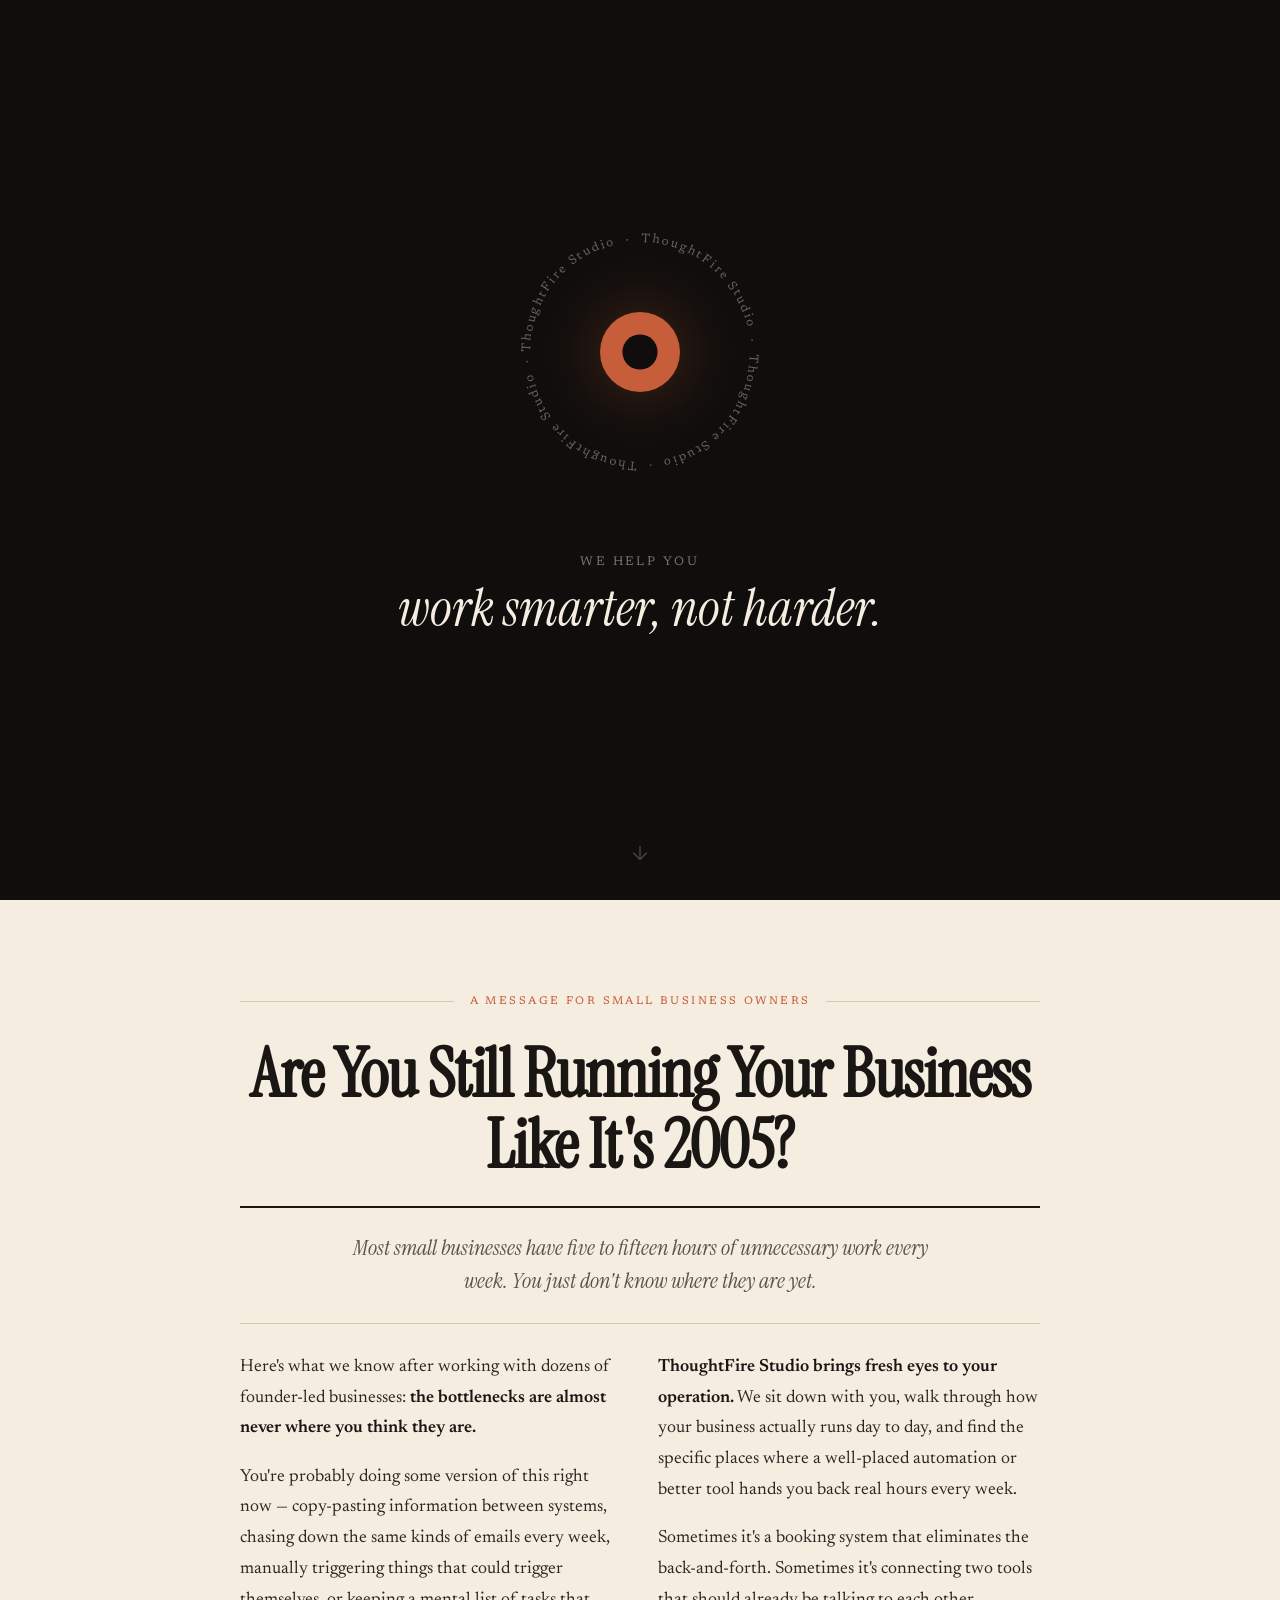
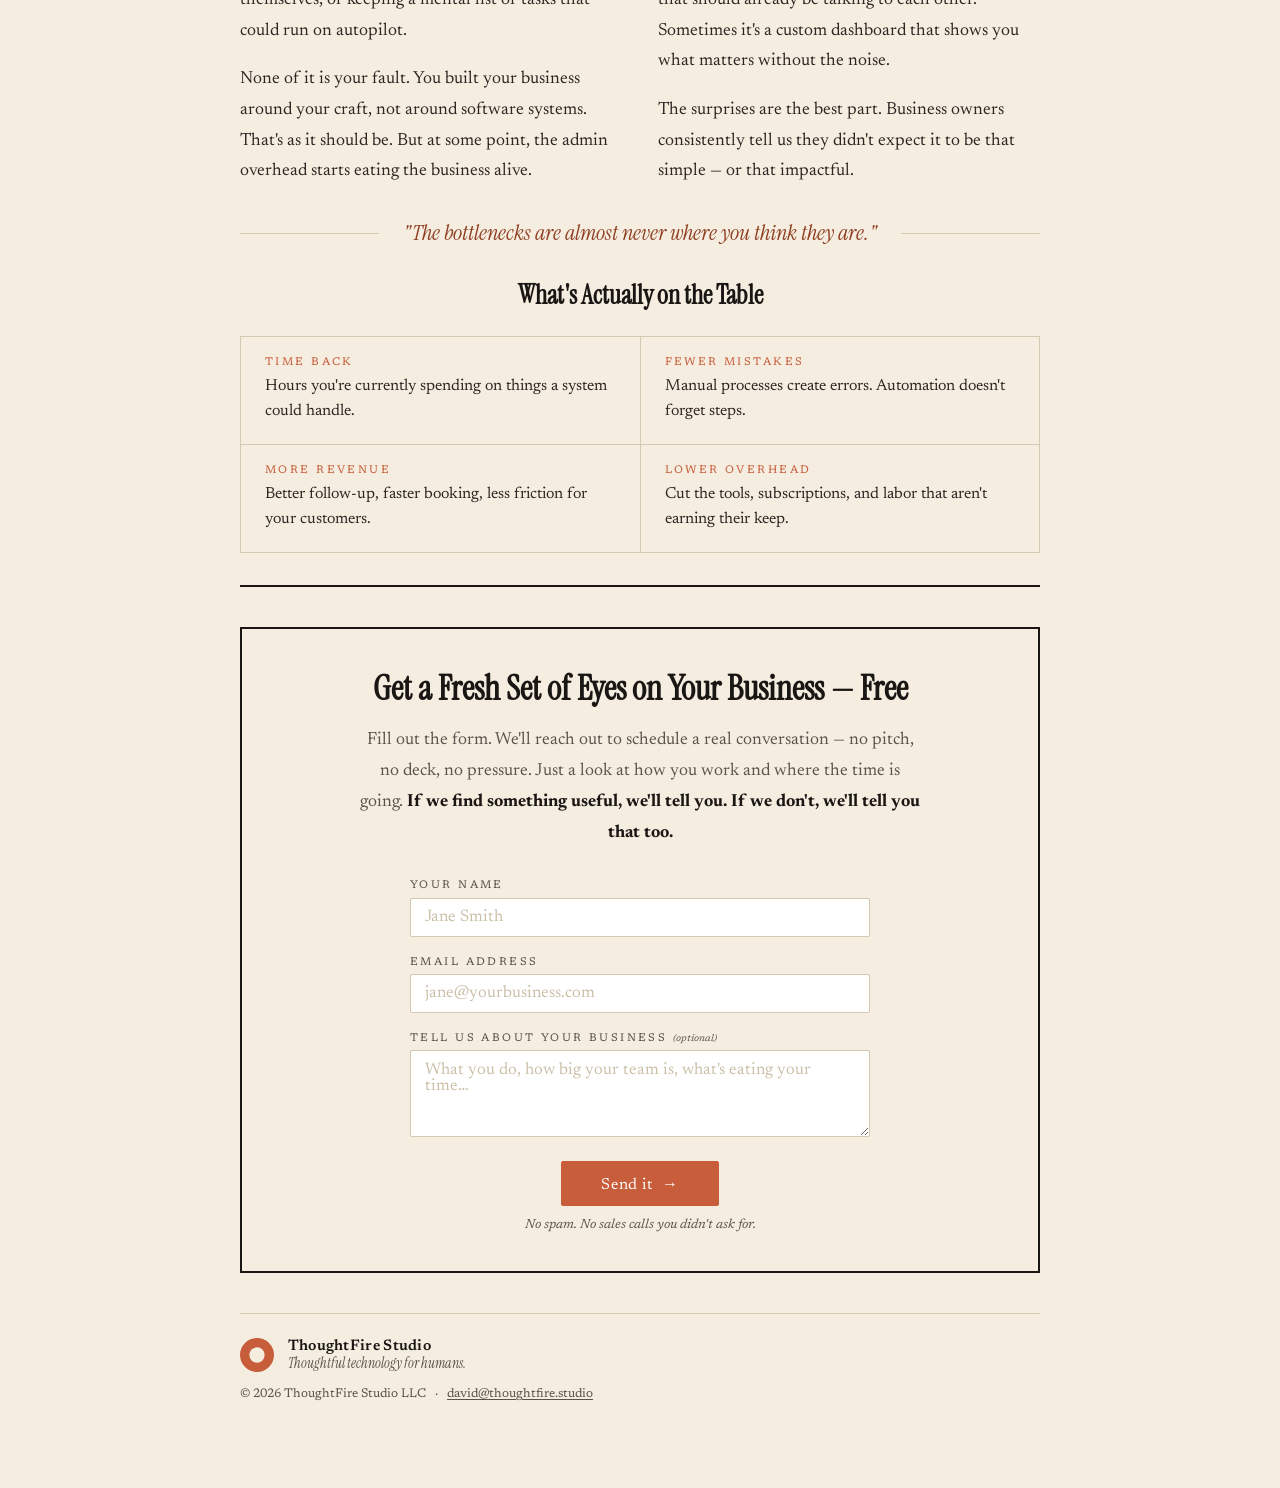
==== index.html @ 0165785e "Redesign: dark hero with rotating glyph, newspaper ad layout, contact form Co-Authored-By: Claude So" ====
<!doctype html>
<html lang="en">
<head>
  <meta charset="utf-8" />
  <meta name="viewport" content="width=device-width, initial-scale=1.0, viewport-fit=cover" />
  <title>ThoughtFire Studio — Thoughtful technology for humans.</title>
  <meta name="description" content="Fresh eyes on your business workflows — we find the surprising places where automation saves you time, cuts costs, and makes you more money." />
  <link rel="stylesheet" href="tokens.css" />
  <link rel="stylesheet" href="style.css" />
</head>
<body>

<!-- ── HERO ──────────────────────────────────────────────────── -->
<section class="hero" id="top">
  <div class="hero-center">

    <!-- Glyph + orbiting text -->
    <div class="orbit-wrap" aria-label="ThoughtFire Studio">
      <svg class="glyph" viewBox="0 0 100 100" aria-hidden="true">
        <circle cx="50" cy="50" r="50" fill="var(--tf-ember)" />
        <circle cx="50" cy="50" r="22" fill="var(--hero-bg)" />
      </svg>
      <svg class="orbit-svg" viewBox="0 0 300 300" aria-hidden="true">
        <defs>
          <path id="orbit-path"
            d="M150,150 m-118,0 a118,118 0 1,1 236,0 a118,118 0 1,1 -236,0"/>
        </defs>
        <text class="orbit-text">
          <textPath href="#orbit-path" startOffset="0%" textLength="741">
            ThoughtFire Studio &nbsp;·&nbsp; ThoughtFire Studio &nbsp;·&nbsp; ThoughtFire Studio &nbsp;·&nbsp; ThoughtFire Studio &nbsp;·&nbsp;
          </textPath>
        </text>
      </svg>
    </div>

    <!-- Animated phrase -->
    <div class="hero-tagline">
      <span class="we-help">We help you</span>
      <div class="phrase-wrap" aria-live="polite" aria-atomic="true">
        <span class="phrase" id="phrase">work smarter, not harder.</span>
      </div>
    </div>

  </div>

  <a href="#ad" class="scroll-cue" aria-label="Read more">
    <svg viewBox="0 0 24 24" fill="none" stroke="currentColor" stroke-width="1.5" aria-hidden="true">
      <path stroke-linecap="round" stroke-linejoin="round" d="M12 5v14M5 12l7 7 7-7"/>
    </svg>
  </a>
</section>


<!-- ── NEWSPAPER AD ───────────────────────────────────────────── -->
<section class="ad" id="ad">
  <div class="ad-inner">

    <!-- Masthead -->
    <div class="ad-masthead">
      <div class="ad-rule-line"></div>
      <span class="ad-kicker">A message for small business owners</span>
      <div class="ad-rule-line"></div>
    </div>

    <h1 class="ad-headline">
      Are You Still Running Your Business<br>
      Like It's&nbsp;2005?
    </h1>

    <div class="ad-rule-heavy"></div>

    <p class="ad-deck">
      Most small businesses have five to fifteen hours of unnecessary work every week.
      You just don't know where they are yet.
    </p>

    <div class="ad-rule-thin"></div>

    <!-- Body copy -->
    <div class="ad-body">
      <div class="ad-col">
        <p>Here's what we know after working with dozens of founder-led businesses: <strong>the bottlenecks are almost never where you think they are.</strong></p>
        <p>You're probably doing some version of this right now — copy-pasting information between systems, chasing down the same kinds of emails every week, manually triggering things that could trigger themselves, or keeping a mental list of tasks that could run on autopilot.</p>
        <p>None of it is your fault. You built your business around your craft, not around software systems. That's as it should be. But at some point, the admin overhead starts eating the business alive.</p>
      </div>
      <div class="ad-col">
        <p><strong>ThoughtFire Studio brings fresh eyes to your operation.</strong> We sit down with you, walk through how your business actually runs day to day, and find the specific places where a well-placed automation or better tool hands you back real hours every week.</p>
        <p>Sometimes it's a booking system that eliminates the back-and-forth. Sometimes it's connecting two tools that should already be talking to each other. Sometimes it's a custom dashboard that shows you what matters without the noise.</p>
        <p>The surprises are the best part. Business owners consistently tell us they didn't expect it to be that simple — or that impactful.</p>
      </div>
    </div>

    <!-- Pull quote -->
    <div class="ad-pullquote">
      <div class="ad-rule-line"></div>
      <blockquote>
        "The bottlenecks are almost never where you think they are."
      </blockquote>
      <div class="ad-rule-line"></div>
    </div>

    <!-- What's at stake -->
    <div class="ad-stakes">
      <h2 class="ad-stakes-head">What's Actually on the Table</h2>
      <div class="ad-stakes-grid">
        <div class="stake">
          <span class="stake-label">Time back</span>
          <p>Hours you're currently spending on things a system could handle.</p>
        </div>
        <div class="stake">
          <span class="stake-label">Fewer mistakes</span>
          <p>Manual processes create errors. Automation doesn't forget steps.</p>
        </div>
        <div class="stake">
          <span class="stake-label">More revenue</span>
          <p>Better follow-up, faster booking, less friction for your customers.</p>
        </div>
        <div class="stake">
          <span class="stake-label">Lower overhead</span>
          <p>Cut the tools, subscriptions, and labor that aren't earning their keep.</p>
        </div>
      </div>
    </div>

    <div class="ad-rule-heavy"></div>

    <!-- CTA + Form -->
    <div class="ad-offer">
      <h2 class="ad-offer-head">
        Get a Fresh Set of Eyes on Your Business — Free
      </h2>
      <p class="ad-offer-sub">
        Fill out the form. We'll reach out to schedule a real conversation — no pitch, no deck, no pressure.
        Just a look at how you work and where the time is going.
        <strong>If we find something useful, we'll tell you. If we don't, we'll tell you that too.</strong>
      </p>

      <form class="contact-form" id="contact-form" novalidate>
        <div class="field">
          <label for="f-name">Your name</label>
          <input type="text" id="f-name" name="name" placeholder="Jane Smith"
                 required autocomplete="name" />
        </div>
        <div class="field">
          <label for="f-email">Email address</label>
          <input type="email" id="f-email" name="email" placeholder="jane@yourbusiness.com"
                 required autocomplete="email" />
        </div>
        <div class="field">
          <label for="f-note">
            Tell us about your business
            <span class="field-optional">(optional)</span>
          </label>
          <textarea id="f-note" name="note" rows="4"
                    placeholder="What you do, how big your team is, what's eating your time…"></textarea>
        </div>
        <div class="field-submit">
          <button type="submit" class="submit-btn" id="submit-btn">
            Send it &nbsp;→
          </button>
          <p class="field-fine">No spam. No sales calls you didn't ask for.</p>
        </div>
        <div class="form-success" id="form-success" hidden>
          <strong>Got it — thank you.</strong> We'll be in touch within a day or two.
        </div>
      </form>
    </div>

    <!-- Footer -->
    <footer class="ad-footer">
      <div class="ad-rule-line"></div>
      <div class="ad-footer-inner">
        <svg class="footer-glyph" viewBox="0 0 40 40" aria-hidden="true">
          <circle cx="20" cy="20" r="20" fill="var(--tf-ember)" />
          <circle cx="20" cy="20" r="9" fill="var(--tf-cream)" />
        </svg>
        <div>
          <div class="footer-name">ThoughtFire Studio</div>
          <div class="footer-tag">Thoughtful technology for humans.</div>
        </div>
      </div>
      <div class="footer-copy">
        &copy; <span id="yr"></span> ThoughtFire Studio LLC
        &ensp;·&ensp;
        <a href="mailto:david@thoughtfire.studio">david@thoughtfire.studio</a>
      </div>
    </footer>

  </div>
</section>

<script src="app.js" defer></script>
</body>
</html>
---- tokens.css ----
/*
 * ThoughtFire Studio — Design Tokens
 * thoughtfire-website/tokens.css
 *
 * CSS custom properties only. Zero component or layout rules.
 * All values drawn from brand/tokens.css in thoughtfire-hq.
 * Edit here first; never hardcode values in style.css.
 */

@import url('https://fonts.googleapis.com/css2?family=Instrument+Serif:ital@0;1&family=Newsreader:ital,opsz,wght@0,6..72,300..700;1,6..72,300..700&display=swap');

:root {

  /* ─── COLOR ─────────────────────────────────────────────── */

  /* Page surfaces */
  --tf-cream:      #f4ede0;   /* page background — always */
  --tf-cream-2:    #e8dfcc;   /* panels, CTA section, card backgrounds */
  --tf-rule:       #d4c8b0;   /* borders, dividers, horizontal rules */

  /* Ink */
  --tf-ink:        #1a1614;   /* primary text, headings */
  --tf-ink-soft:   #2d2622;   /* secondary text */
  --tf-slate:      #5a534b;   /* muted text, captions, metadata */

  /* Ember — accent, use sparingly: one focal use per section */
  --tf-ember:      #c75d3a;   /* primary accent: ring mark, CTAs, labels */
  --tf-ember-deep: #8f3e22;   /* italic emphasis, hover states */
  --tf-ember-soft: #d97a55;   /* softer ember for hover moments */

  /* Semantic aliases */
  --color-bg:          var(--tf-cream);
  --color-bg-raised:   var(--tf-cream-2);
  --color-text:        var(--tf-ink);
  --color-text-muted:  var(--tf-slate);
  --color-accent:      var(--tf-ember);
  --color-accent-deep: var(--tf-ember-deep);
  --color-border:      var(--tf-rule);


  /* ─── TYPOGRAPHY ─────────────────────────────────────────── */

  --font-display: 'Instrument Serif', Georgia, serif;
  --font-body:    'Newsreader', Georgia, serif;

  /* Scale */
  --text-xs:   11px;
  --text-sm:   12.5px;
  --text-base: 16px;
  --text-md:   17px;
  --text-lg:   22px;
  --text-xl:   30px;
  --text-2xl:  36px;
  --text-3xl:  44px;
  --text-4xl:  clamp(48px, 5.8vw, 64px);

  /* Leading */
  --leading-tight:   1.1;
  --leading-snug:    1.2;
  --leading-normal:  1.3;
  --leading-relaxed: 1.55;
  --leading-loose:   1.65;
  --leading-body:    1.75;

  /* Tracking */
  --tracking-tight:   -0.018em;
  --tracking-normal:  0;
  --tracking-wide:    0.04em;
  --tracking-wider:   0.1em;
  --tracking-caps:    0.22em;

  /* Weight */
  --weight-normal:   400;
  --weight-semibold: 600;


  /* ─── SPACING ────────────────────────────────────────────── */

  --space-1:  4px;
  --space-2:  8px;
  --space-3:  12px;
  --space-4:  16px;
  --space-5:  20px;
  --space-6:  24px;
  --space-7:  28px;
  --space-8:  32px;
  --space-10: 40px;
  --space-12: 48px;
  --space-14: 56px;
  --space-16: 64px;
  --space-18: 72px;
  --space-24: 96px;


  /* ─── RADIUS ─────────────────────────────────────────────── */

  --radius-sm:   8px;
  --radius-md:  10px;
  --radius-lg:  12px;
  --radius-xl:  16px;
  --radius-full: 9999px;


  /* ─── SHADOWS (warm-black only — never pure black) ───────── */

  --shadow-sm: 0 1px 3px rgba(26,22,20,0.05), 0 4px 12px rgba(26,22,20,0.04);
  --shadow-md: 0 2px 6px rgba(26,22,20,0.07), 0 10px 28px rgba(26,22,20,0.06);
  --shadow-lg: 0 4px 12px rgba(26,22,20,0.08), 0 20px 48px rgba(26,22,20,0.08);


  /* ─── MOTION ─────────────────────────────────────────────── */

  --ease-out:      cubic-bezier(0.16, 1, 0.3, 1);
  --ease-in-out:   cubic-bezier(0.65, 0, 0.35, 1);
  --dur-fast:      150ms;
  --dur-base:      220ms;
  --dur-slow:      340ms;


  /* ─── LAYOUT ─────────────────────────────────────────────── */

  --max-content: 1120px;
  --max-prose:    680px;

}
---- style.css ----
/* ── RESET ───────────────────────────────────────────────────── */
*, *::before, *::after { box-sizing: border-box; margin: 0; padding: 0; }

/* ── BASE ────────────────────────────────────────────────────── */
:root {
  --hero-bg: #100e0c;
  --hero-text: #f4ede0;
}

html { scroll-behavior: smooth; }

body {
  font-family: var(--font-body);
  background: var(--hero-bg);
  color: var(--hero-text);
  -webkit-font-smoothing: antialiased;
  overflow-x: hidden;
}


/* ═══════════════════════════════════════════════════════════════
   HERO
═══════════════════════════════════════════════════════════════ */

.hero {
  min-height: 100svh;
  display: flex;
  flex-direction: column;
  align-items: center;
  justify-content: center;
  background: var(--hero-bg);
  position: relative;
  padding: 4rem 1.5rem 7rem;
}

.hero-center {
  display: flex;
  flex-direction: column;
  align-items: center;
  gap: clamp(2.5rem, 6vw, 4rem);
}

/* — Orbit wrap — */
.orbit-wrap {
  position: relative;
  width: 280px;
  height: 280px;
  display: flex;
  align-items: center;
  justify-content: center;
}

.glyph {
  position: absolute;
  width: 80px;
  height: 80px;
  z-index: 2;
  filter: drop-shadow(0 0 32px rgba(199, 93, 58, 0.35));
}

.orbit-svg {
  position: absolute;
  inset: 0;
  width: 100%;
  height: 100%;
  animation: orbit-spin 28s linear infinite;
  transform-origin: 50% 50%;
}

@keyframes orbit-spin {
  to { transform: rotate(360deg); }
}

.orbit-text {
  fill: rgba(244, 237, 224, 0.38);
  font-family: var(--font-body);
  font-size: 13.5px;
  letter-spacing: 0.18em;
}

/* — Hero tagline — */
.hero-tagline {
  text-align: center;
}

.we-help {
  display: block;
  font-family: var(--font-body);
  font-size: var(--text-sm);
  letter-spacing: var(--tracking-caps);
  text-transform: uppercase;
  color: rgba(244, 237, 224, 0.45);
  margin-bottom: 0.6rem;
}

.phrase-wrap {
  min-height: 2.8em;
  display: flex;
  align-items: center;
  justify-content: center;
}

.phrase {
  font-family: var(--font-display);
  font-size: clamp(1.8rem, 5vw, 3.25rem);
  font-style: italic;
  color: var(--hero-text);
  line-height: 1.2;
  text-align: center;
  max-width: 700px;
  transition: opacity 0.45s ease, transform 0.45s ease;
}

.phrase.out {
  opacity: 0;
  transform: translateY(-10px);
  pointer-events: none;
}

/* — Scroll cue — */
.scroll-cue {
  position: absolute;
  bottom: 2rem;
  left: 50%;
  transform: translateX(-50%);
  color: rgba(244, 237, 224, 0.25);
  width: 22px;
  display: block;
  animation: scroll-bob 2.4s ease-in-out infinite;
  transition: color 0.2s;
}
.scroll-cue:hover { color: rgba(244, 237, 224, 0.55); }

@keyframes scroll-bob {
  0%, 100% { transform: translateX(-50%) translateY(0); }
  50%       { transform: translateX(-50%) translateY(7px); }
}


/* ═══════════════════════════════════════════════════════════════
   NEWSPAPER AD
═══════════════════════════════════════════════════════════════ */

.ad {
  background: var(--tf-cream);
  color: var(--tf-ink);
  padding: clamp(3rem, 8vw, 6rem) 1.5rem clamp(3rem, 8vw, 5rem);
}

.ad-inner {
  max-width: 800px;
  margin: 0 auto;
}

/* — Rules — */
.ad-rule-line {
  flex: 1;
  height: 1px;
  background: var(--tf-rule);
}

.ad-rule-heavy {
  width: 100%;
  height: 2px;
  background: var(--tf-ink);
  margin: 1.5rem 0;
}

.ad-rule-thin {
  width: 100%;
  height: 1px;
  background: var(--tf-rule);
  margin: 1.5rem 0;
}

/* — Masthead — */
.ad-masthead {
  display: flex;
  align-items: center;
  gap: 1rem;
  margin-bottom: 2rem;
}

.ad-kicker {
  font-family: var(--font-body);
  font-size: var(--text-xs);
  letter-spacing: var(--tracking-caps);
  text-transform: uppercase;
  color: var(--tf-ember);
  white-space: nowrap;
}

/* — Headline — */
.ad-headline {
  font-family: var(--font-display);
  font-size: clamp(2.25rem, 6.5vw, 4.25rem);
  font-weight: 700;
  line-height: 1.05;
  text-align: center;
  letter-spacing: var(--tracking-tight);
  color: var(--tf-ink);
  margin-bottom: 1rem;
}

/* — Deck — */
.ad-deck {
  font-family: var(--font-display);
  font-size: clamp(1.1rem, 2.5vw, 1.35rem);
  font-style: italic;
  text-align: center;
  color: var(--tf-slate);
  line-height: var(--leading-relaxed);
  max-width: 580px;
  margin: 0 auto;
}

/* — Body — */
.ad-body {
  display: grid;
  grid-template-columns: 1fr 1fr;
  gap: 2.25rem;
  margin: 1.75rem 0;
}

@media (max-width: 580px) {
  .ad-body { grid-template-columns: 1fr; gap: 1.25rem; }
}

.ad-col p {
  font-family: var(--font-body);
  font-size: clamp(1rem, 1.8vw, 1.1rem);
  line-height: var(--leading-body);
  color: var(--tf-ink-soft);
  margin-bottom: 1em;
}
.ad-col p:last-child { margin-bottom: 0; }
.ad-col strong { color: var(--tf-ink); font-weight: 600; }

/* — Pull quote — */
.ad-pullquote {
  display: flex;
  align-items: center;
  gap: 1.5rem;
  margin: 2rem 0;
}

.ad-pullquote blockquote {
  font-family: var(--font-display);
  font-size: clamp(1.05rem, 2.5vw, 1.35rem);
  font-style: italic;
  color: var(--tf-ember-deep);
  text-align: center;
  white-space: nowrap;
}

@media (max-width: 580px) {
  .ad-pullquote { flex-direction: column; gap: 0.75rem; }
  .ad-pullquote blockquote { white-space: normal; }
}

/* — Stakes grid — */
.ad-stakes {
  margin: 2rem 0;
}

.ad-stakes-head {
  font-family: var(--font-display);
  font-size: clamp(1.25rem, 2.5vw, 1.6rem);
  font-weight: 600;
  text-align: center;
  margin-bottom: 1.5rem;
  color: var(--tf-ink);
}

.ad-stakes-grid {
  display: grid;
  grid-template-columns: repeat(2, 1fr);
  gap: 1px;
  background: var(--tf-rule);
  border: 1px solid var(--tf-rule);
}

@media (max-width: 480px) {
  .ad-stakes-grid { grid-template-columns: 1fr; }
}

.stake {
  background: var(--tf-cream);
  padding: 1.25rem 1.5rem;
}

.stake-label {
  display: block;
  font-family: var(--font-body);
  font-size: var(--text-xs);
  letter-spacing: var(--tracking-caps);
  text-transform: uppercase;
  color: var(--tf-ember);
  margin-bottom: 0.4rem;
}

.stake p {
  font-family: var(--font-body);
  font-size: 1rem;
  line-height: var(--leading-relaxed);
  color: var(--tf-ink-soft);
}

/* — Offer box — */
.ad-offer {
  border: 2px solid var(--tf-ink);
  padding: clamp(1.75rem, 4vw, 2.5rem) clamp(1.25rem, 4vw, 2.25rem);
  margin: 2.5rem 0;
}

.ad-offer-head {
  font-family: var(--font-display);
  font-size: clamp(1.5rem, 3.5vw, 2.1rem);
  font-weight: 700;
  line-height: var(--leading-snug);
  text-align: center;
  color: var(--tf-ink);
  margin-bottom: 1rem;
}

.ad-offer-sub {
  font-family: var(--font-body);
  font-size: clamp(1rem, 1.8vw, 1.1rem);
  line-height: var(--leading-body);
  text-align: center;
  color: var(--tf-slate);
  max-width: 560px;
  margin: 0 auto 2rem;
}
.ad-offer-sub strong { color: var(--tf-ink); }

/* — Form — */
.contact-form {
  max-width: 460px;
  margin: 0 auto;
  display: flex;
  flex-direction: column;
  gap: 1.25rem;
}

.field {
  display: flex;
  flex-direction: column;
  gap: 0.4rem;
}

.field label {
  font-family: var(--font-body);
  font-size: var(--text-xs);
  letter-spacing: var(--tracking-caps);
  text-transform: uppercase;
  color: var(--tf-slate);
}

.field-optional {
  font-style: italic;
  text-transform: none;
  letter-spacing: 0;
  font-size: 0.85em;
}

.field input,
.field textarea {
  font-family: var(--font-body);
  font-size: 1.05rem;
  color: var(--tf-ink);
  background: #fff;
  border: 1.5px solid var(--tf-rule);
  border-radius: 2px;
  padding: 0.65rem 0.85rem;
  outline: none;
  transition: border-color var(--dur-base);
  width: 100%;
  resize: vertical;
}

.field input:focus,
.field textarea:focus {
  border-color: var(--tf-ember);
}

.field input::placeholder,
.field textarea::placeholder {
  color: #cbbfa8;
}

.field-submit {
  display: flex;
  flex-direction: column;
  align-items: center;
  gap: 0.75rem;
  padding-top: 0.25rem;
}

.submit-btn {
  font-family: var(--font-body);
  font-size: 1rem;
  letter-spacing: 0.04em;
  color: #fff;
  background: var(--tf-ember);
  border: none;
  padding: 0.85rem 2.5rem;
  border-radius: 2px;
  cursor: pointer;
  transition: background var(--dur-base);
}

.submit-btn:hover { background: var(--tf-ember-deep); }
.submit-btn:disabled { opacity: 0.6; cursor: default; }

.field-fine {
  font-family: var(--font-body);
  font-size: 0.82rem;
  font-style: italic;
  color: var(--tf-slate);
  text-align: center;
}

.form-success {
  background: var(--tf-cream-2);
  border: 1.5px solid var(--tf-rule);
  border-radius: 2px;
  padding: 1rem 1.25rem;
  text-align: center;
  font-family: var(--font-body);
  font-size: 1rem;
  color: var(--tf-ink);
}

/* — Footer — */
.ad-footer {
  margin-top: 2.5rem;
}

.ad-footer-inner {
  display: flex;
  align-items: center;
  gap: 0.85rem;
  padding: 1.5rem 0 1rem;
}

.footer-glyph {
  width: 34px;
  height: 34px;
  flex-shrink: 0;
}

.footer-name {
  font-family: var(--font-body);
  font-size: 0.95rem;
  font-weight: 600;
  color: var(--tf-ink);
  letter-spacing: 0.02em;
}

.footer-tag {
  font-family: var(--font-display);
  font-style: italic;
  font-size: 0.9rem;
  color: var(--tf-slate);
}

.footer-copy {
  font-family: var(--font-body);
  font-size: 0.78rem;
  color: var(--tf-slate);
  padding-bottom: 0.5rem;
}

.footer-copy a {
  color: var(--tf-slate);
  text-decoration: underline;
  text-underline-offset: 2px;
}
.footer-copy a:hover { color: var(--tf-ember); }
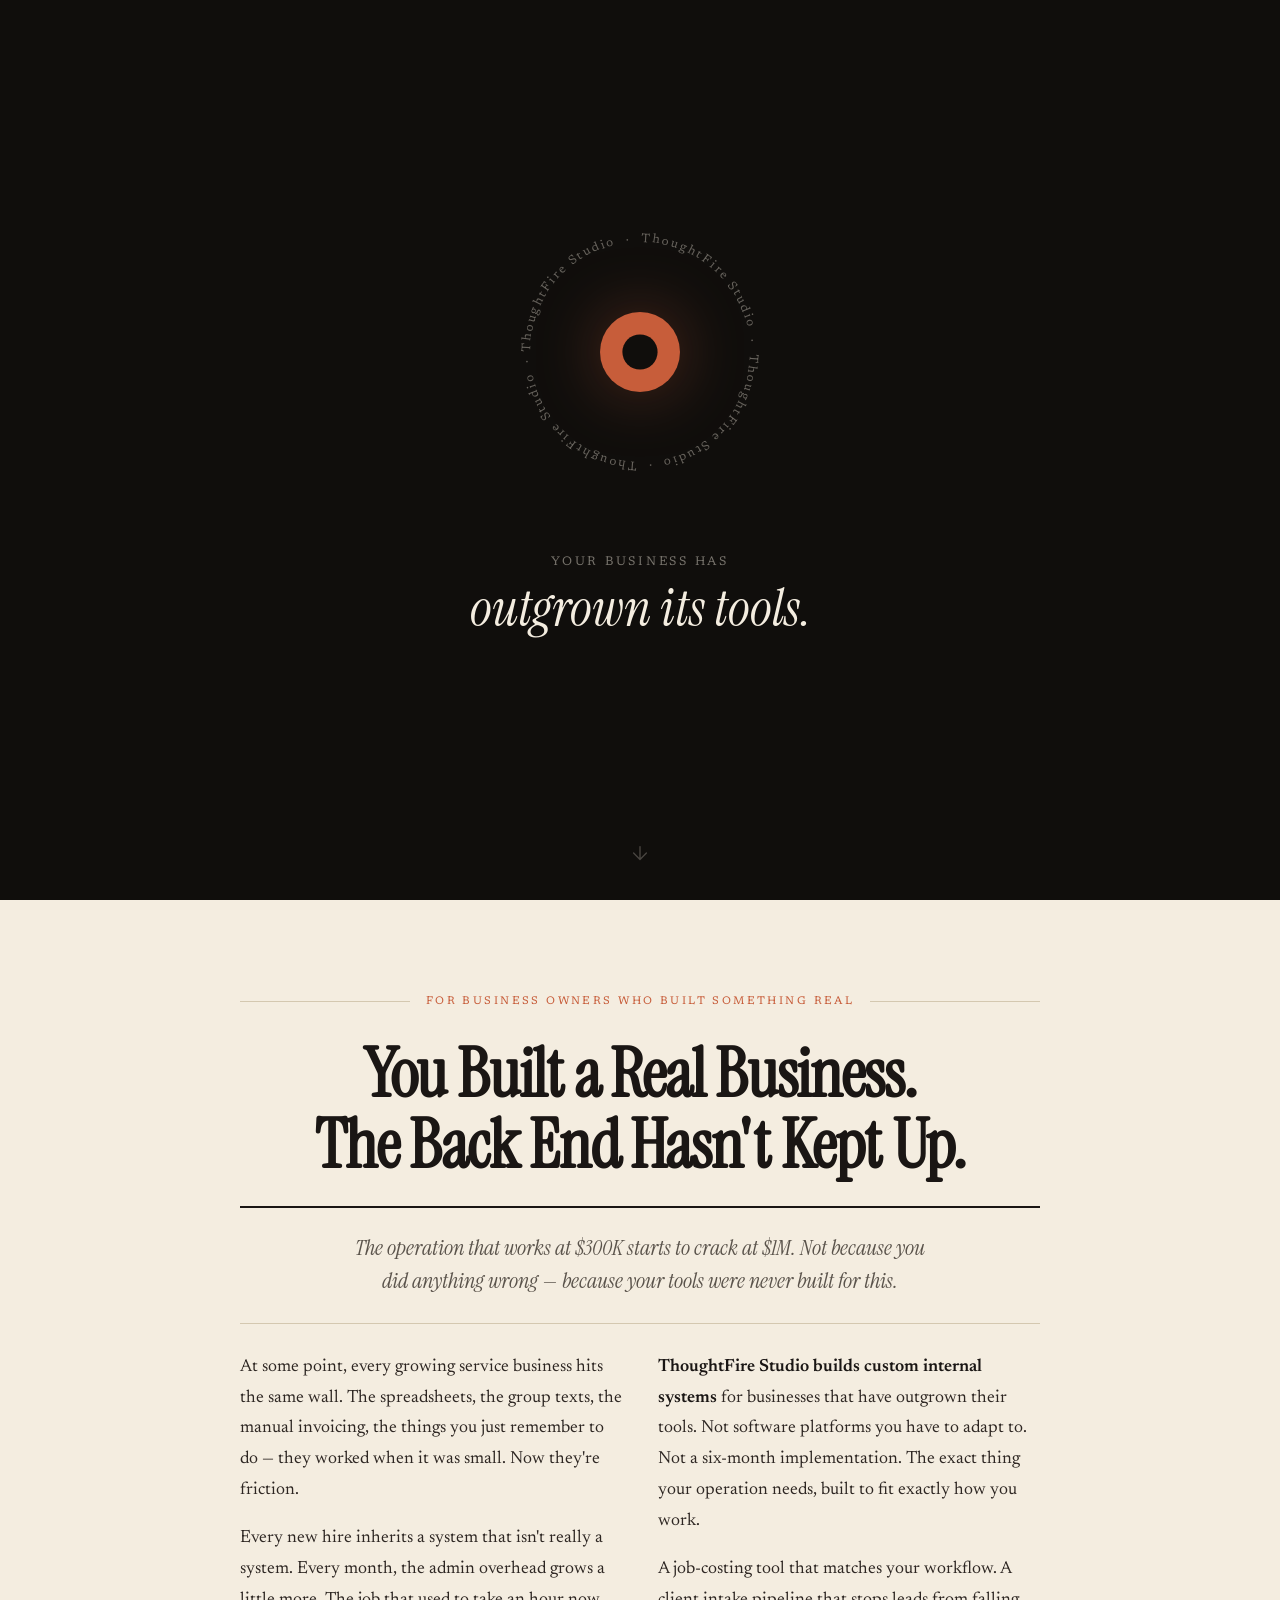
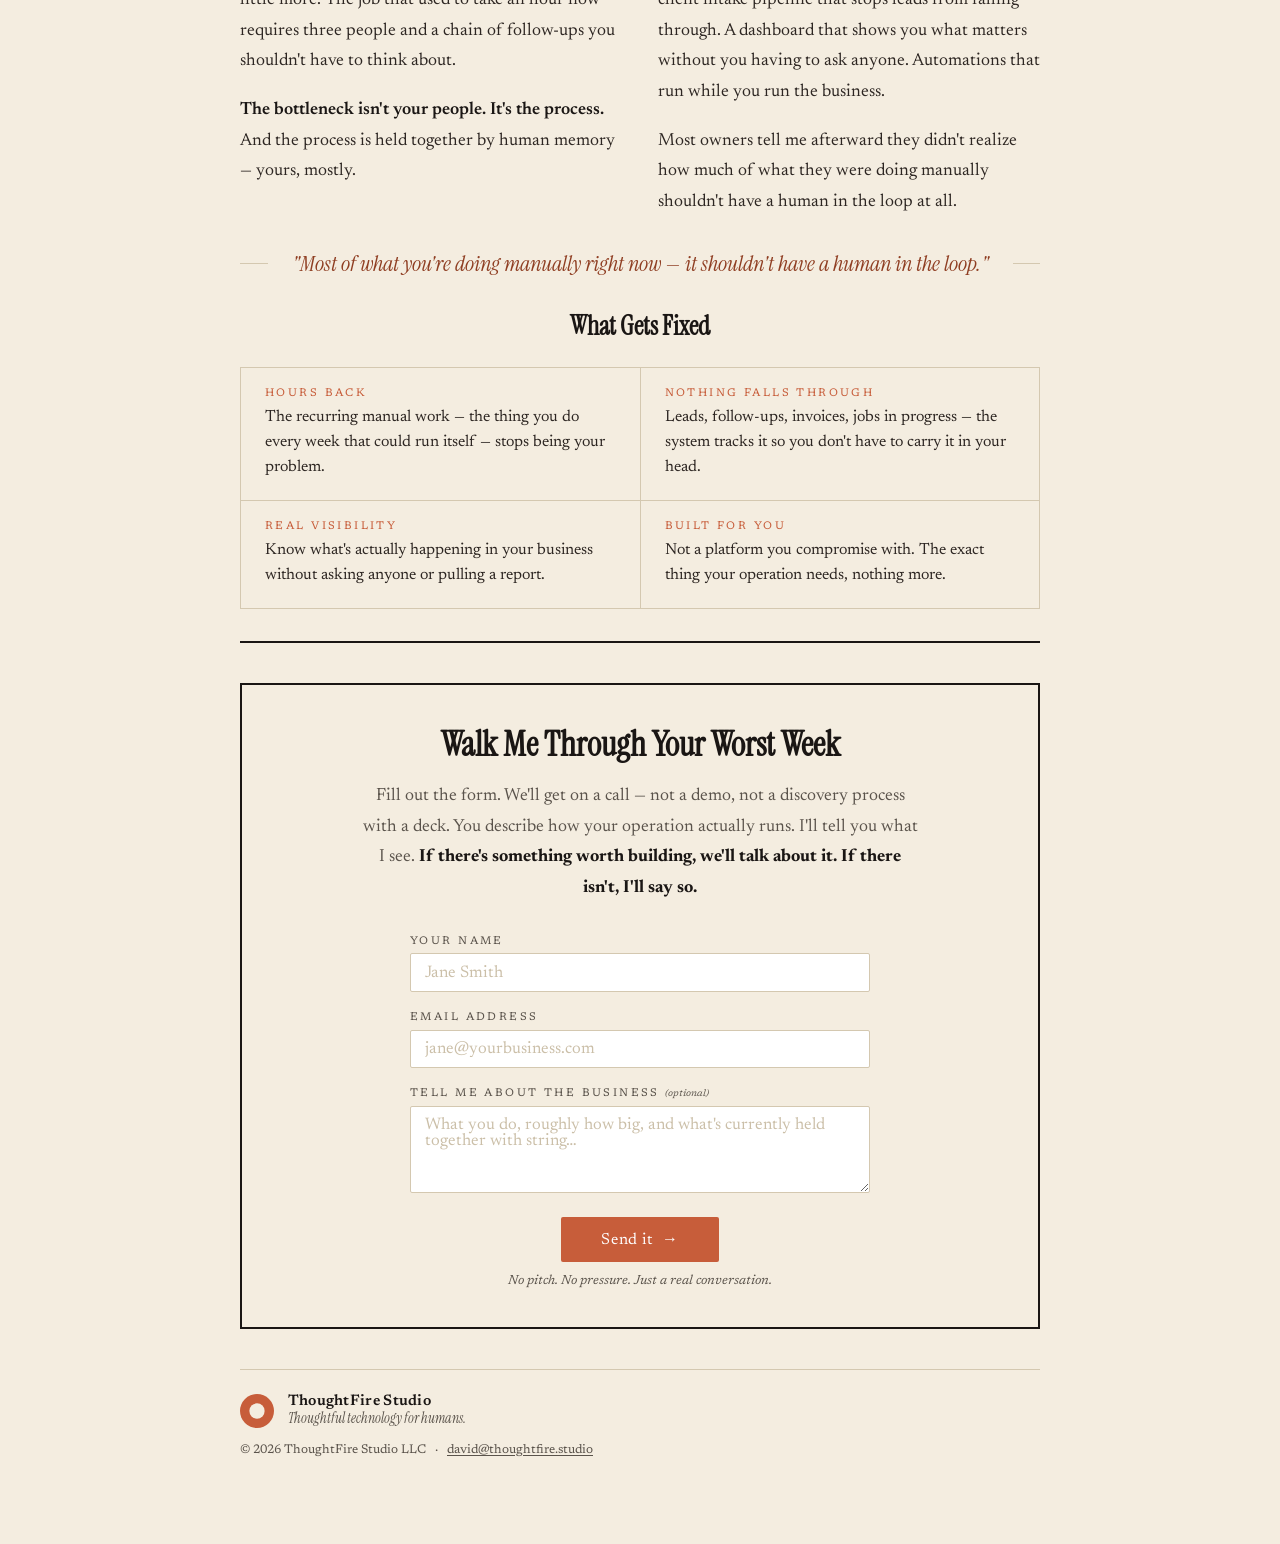
==== commit 1e135697: "Update site content — latest app.js and index.html changes Co-Authored-By: Claude Sonnet 4.6 <norepl" ====
--- a/index.html
+++ b/index.html
@@ -3,8 +3,8 @@
 <head>
   <meta charset="utf-8" />
   <meta name="viewport" content="width=device-width, initial-scale=1.0, viewport-fit=cover" />
-  <title>ThoughtFire Studio — Thoughtful technology for humans.</title>
-  <meta name="description" content="Fresh eyes on your business workflows — we find the surprising places where automation saves you time, cuts costs, and makes you more money." />
+  <title>ThoughtFire Studio — Custom systems for businesses that have outgrown their tools.</title>
+  <meta name="description" content="I build custom internal systems for businesses that have outgrown their tools. Job costing, client pipelines, intake workflows, custom dashboards — built to fit exactly how you work." />
   <link rel="stylesheet" href="tokens.css" />
   <link rel="stylesheet" href="style.css" />
 </head>
@@ -35,9 +35,9 @@
 
     <!-- Animated phrase -->
     <div class="hero-tagline">
-      <span class="we-help">We help you</span>
+      <span class="we-help">Your business has</span>
       <div class="phrase-wrap" aria-live="polite" aria-atomic="true">
-        <span class="phrase" id="phrase">work smarter, not harder.</span>
+        <span class="phrase" id="phrase">outgrown its tools.</span>
       </div>
     </div>
 
@@ -58,20 +58,20 @@
     <!-- Masthead -->
     <div class="ad-masthead">
       <div class="ad-rule-line"></div>
-      <span class="ad-kicker">A message for small business owners</span>
+      <span class="ad-kicker">For business owners who built something real</span>
       <div class="ad-rule-line"></div>
     </div>
 
     <h1 class="ad-headline">
-      Are You Still Running Your Business<br>
-      Like It's&nbsp;2005?
+      You Built a Real Business.<br>
+      The Back End&nbsp;Hasn't Kept&nbsp;Up.
     </h1>
 
     <div class="ad-rule-heavy"></div>
 
     <p class="ad-deck">
-      Most small businesses have five to fifteen hours of unnecessary work every week.
-      You just don't know where they are yet.
+      The operation that works at $300K starts to crack at $1M.
+      Not because you did anything wrong — because your tools were never built for this.
     </p>
 
     <div class="ad-rule-thin"></div>
@@ -79,14 +79,14 @@
     <!-- Body copy -->
     <div class="ad-body">
       <div class="ad-col">
-        <p>Here's what we know after working with dozens of founder-led businesses: <strong>the bottlenecks are almost never where you think they are.</strong></p>
-        <p>You're probably doing some version of this right now — copy-pasting information between systems, chasing down the same kinds of emails every week, manually triggering things that could trigger themselves, or keeping a mental list of tasks that could run on autopilot.</p>
-        <p>None of it is your fault. You built your business around your craft, not around software systems. That's as it should be. But at some point, the admin overhead starts eating the business alive.</p>
+        <p>At some point, every growing service business hits the same wall. The spreadsheets, the group texts, the manual invoicing, the things you just remember to do — they worked when it was small. Now they're friction.</p>
+        <p>Every new hire inherits a system that isn't really a system. Every month, the admin overhead grows a little more. The job that used to take an hour now requires three people and a chain of follow-ups you shouldn't have to think about.</p>
+        <p><strong>The bottleneck isn't your people. It's the process.</strong> And the process is held together by human memory — yours, mostly.</p>
       </div>
       <div class="ad-col">
-        <p><strong>ThoughtFire Studio brings fresh eyes to your operation.</strong> We sit down with you, walk through how your business actually runs day to day, and find the specific places where a well-placed automation or better tool hands you back real hours every week.</p>
-        <p>Sometimes it's a booking system that eliminates the back-and-forth. Sometimes it's connecting two tools that should already be talking to each other. Sometimes it's a custom dashboard that shows you what matters without the noise.</p>
-        <p>The surprises are the best part. Business owners consistently tell us they didn't expect it to be that simple — or that impactful.</p>
+        <p><strong>ThoughtFire Studio builds custom internal systems</strong> for businesses that have outgrown their tools. Not software platforms you have to adapt to. Not a six-month implementation. The exact thing your operation needs, built to fit exactly how you work.</p>
+        <p>A job-costing tool that matches your workflow. A client intake pipeline that stops leads from falling through. A dashboard that shows you what matters without you having to ask anyone. Automations that run while you run the business.</p>
+        <p>Most owners tell me afterward they didn't realize how much of what they were doing manually shouldn't have a human in the loop at all.</p>
       </div>
     </div>
 
@@ -94,30 +94,30 @@
     <div class="ad-pullquote">
       <div class="ad-rule-line"></div>
       <blockquote>
-        "The bottlenecks are almost never where you think they are."
+        "Most of what you're doing manually right now — it shouldn't have a human in the loop."
       </blockquote>
       <div class="ad-rule-line"></div>
     </div>
 
     <!-- What's at stake -->
     <div class="ad-stakes">
-      <h2 class="ad-stakes-head">What's Actually on the Table</h2>
+      <h2 class="ad-stakes-head">What Gets Fixed</h2>
       <div class="ad-stakes-grid">
         <div class="stake">
-          <span class="stake-label">Time back</span>
-          <p>Hours you're currently spending on things a system could handle.</p>
+          <span class="stake-label">Hours back</span>
+          <p>The recurring manual work — the thing you do every week that could run itself — stops being your problem.</p>
         </div>
         <div class="stake">
-          <span class="stake-label">Fewer mistakes</span>
-          <p>Manual processes create errors. Automation doesn't forget steps.</p>
+          <span class="stake-label">Nothing falls through</span>
+          <p>Leads, follow-ups, invoices, jobs in progress — the system tracks it so you don't have to carry it in your head.</p>
         </div>
         <div class="stake">
-          <span class="stake-label">More revenue</span>
-          <p>Better follow-up, faster booking, less friction for your customers.</p>
+          <span class="stake-label">Real visibility</span>
+          <p>Know what's actually happening in your business without asking anyone or pulling a report.</p>
         </div>
         <div class="stake">
-          <span class="stake-label">Lower overhead</span>
-          <p>Cut the tools, subscriptions, and labor that aren't earning their keep.</p>
+          <span class="stake-label">Built for you</span>
+          <p>Not a platform you compromise with. The exact thing your operation needs, nothing more.</p>
         </div>
       </div>
     </div>
@@ -127,12 +127,12 @@
     <!-- CTA + Form -->
     <div class="ad-offer">
       <h2 class="ad-offer-head">
-        Get a Fresh Set of Eyes on Your Business — Free
+        Walk Me Through Your Worst Week
       </h2>
       <p class="ad-offer-sub">
-        Fill out the form. We'll reach out to schedule a real conversation — no pitch, no deck, no pressure.
-        Just a look at how you work and where the time is going.
-        <strong>If we find something useful, we'll tell you. If we don't, we'll tell you that too.</strong>
+        Fill out the form. We'll get on a call — not a demo, not a discovery process with a deck.
+        You describe how your operation actually runs. I'll tell you what I see.
+        <strong>If there's something worth building, we'll talk about it. If there isn't, I'll say so.</strong>
       </p>
 
       <form class="contact-form" id="contact-form" novalidate>
@@ -148,20 +148,20 @@
         </div>
         <div class="field">
           <label for="f-note">
-            Tell us about your business
+            Tell me about the business
             <span class="field-optional">(optional)</span>
           </label>
           <textarea id="f-note" name="note" rows="4"
-                    placeholder="What you do, how big your team is, what's eating your time…"></textarea>
+                    placeholder="What you do, roughly how big, and what's currently held together with string…"></textarea>
         </div>
         <div class="field-submit">
           <button type="submit" class="submit-btn" id="submit-btn">
             Send it &nbsp;→
           </button>
-          <p class="field-fine">No spam. No sales calls you didn't ask for.</p>
+          <p class="field-fine">No pitch. No pressure. Just a real conversation.</p>
         </div>
         <div class="form-success" id="form-success" hidden>
-          <strong>Got it — thank you.</strong> We'll be in touch within a day or two.
+          <strong>Got it — thank you.</strong> I'll be in touch within a day or two.
         </div>
       </form>
     </div>
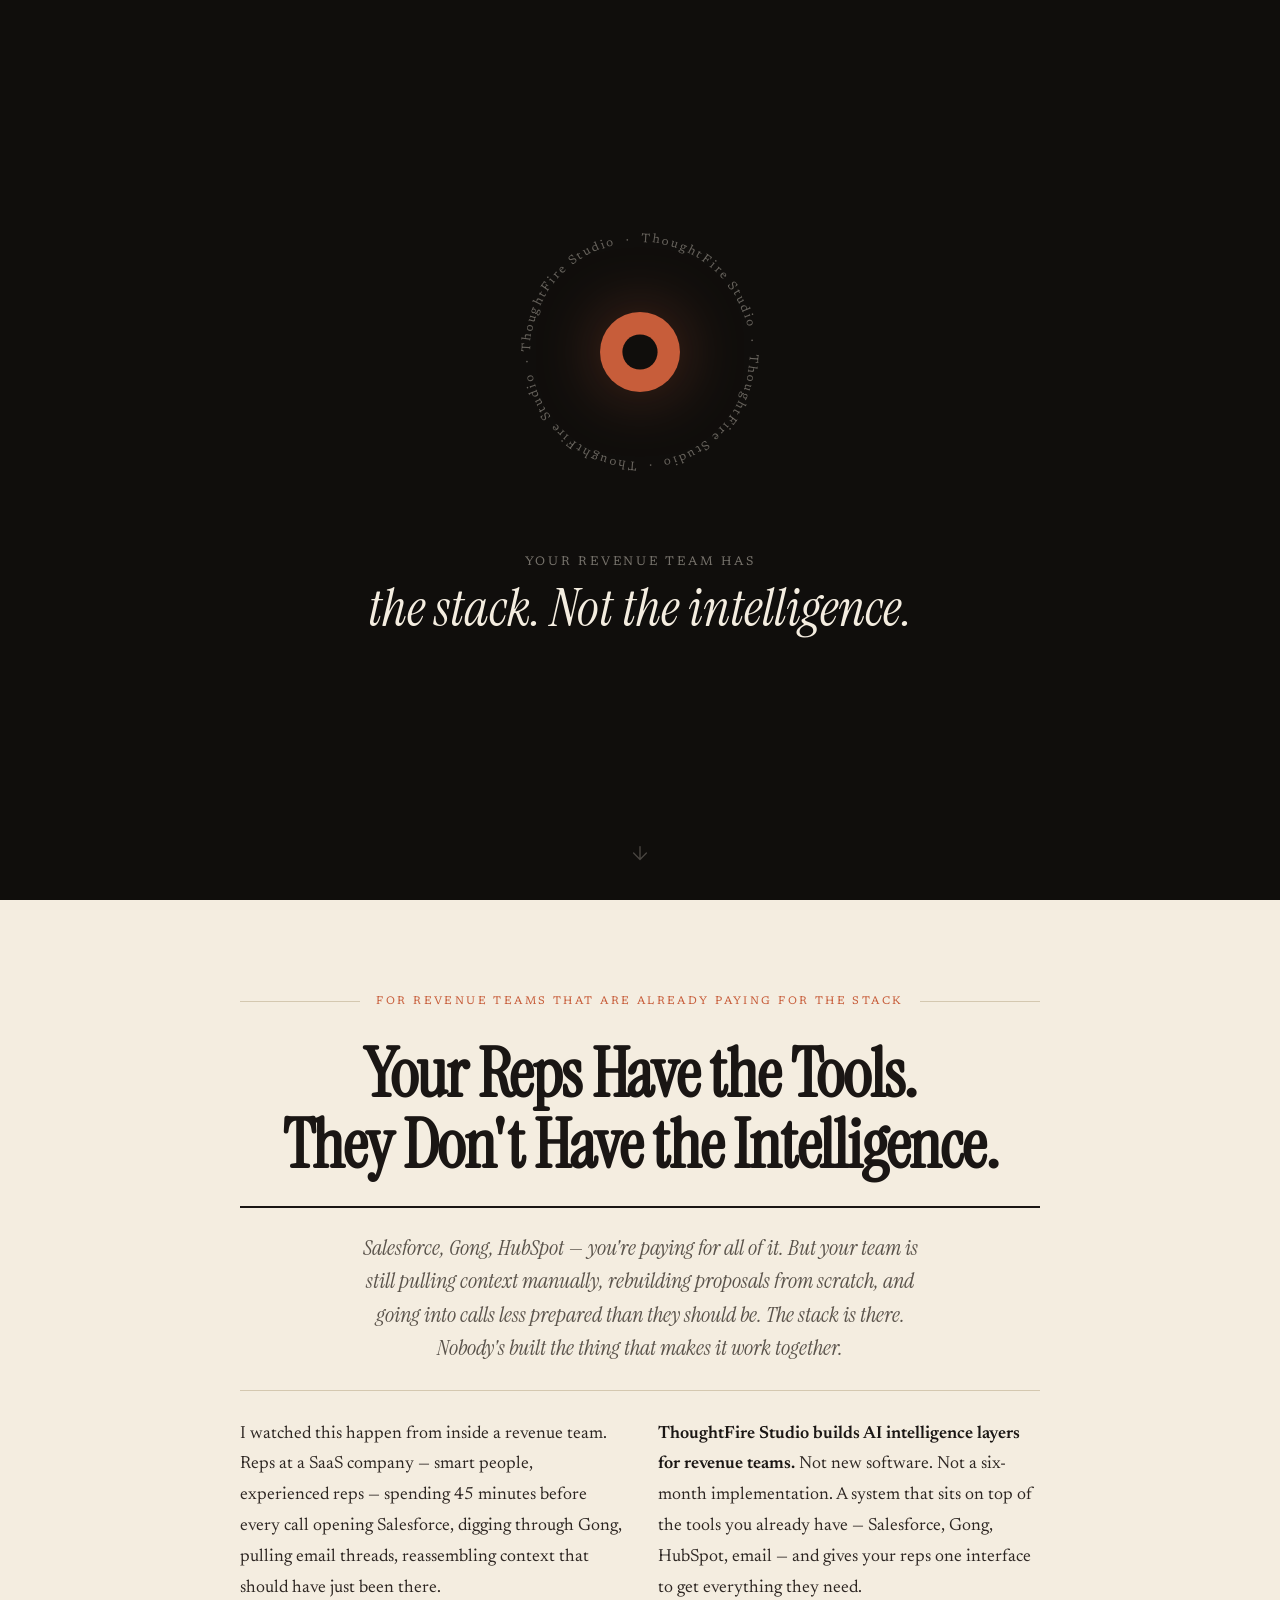
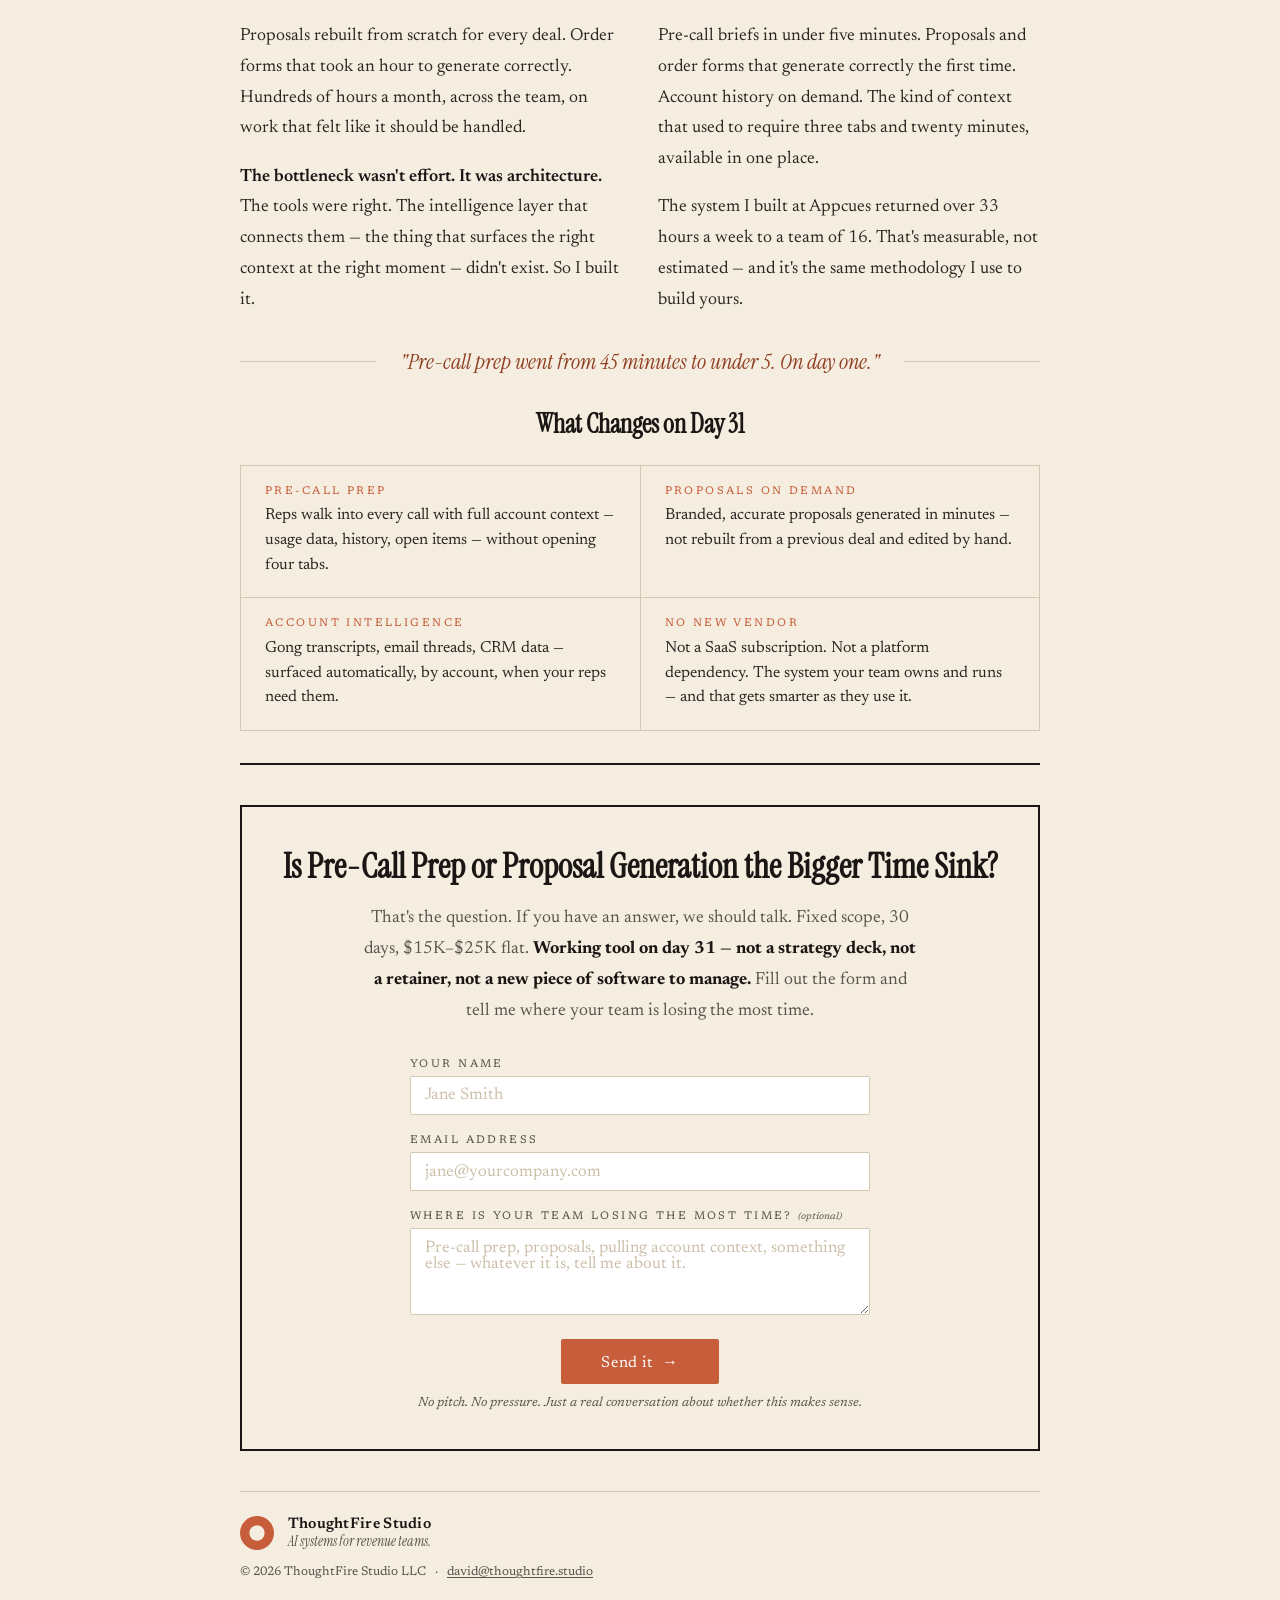
==== commit 0e82893e: "Rewrite site copy for RevOps/SaaS ICP Pivot from service business owners to Series A-B SaaS revenue " ====
--- a/index.html
+++ b/index.html
@@ -3,8 +3,8 @@
 <head>
   <meta charset="utf-8" />
   <meta name="viewport" content="width=device-width, initial-scale=1.0, viewport-fit=cover" />
-  <title>ThoughtFire Studio — Custom systems for businesses that have outgrown their tools.</title>
-  <meta name="description" content="I build custom internal systems for businesses that have outgrown their tools. Job costing, client pipelines, intake workflows, custom dashboards — built to fit exactly how you work." />
+  <title>ThoughtFire Studio — AI systems for revenue teams that are drowning in tools.</title>
+  <meta name="description" content="I build AI intelligence layers for revenue teams at Series A–B startups. Pre-call briefs, proposal generation, account context on demand — built in 30 days. Working tool on day 31." />
   <link rel="stylesheet" href="tokens.css" />
   <link rel="stylesheet" href="style.css" />
 </head>
@@ -35,9 +35,9 @@
 
     <!-- Animated phrase -->
     <div class="hero-tagline">
-      <span class="we-help">Your business has</span>
+      <span class="we-help">Your revenue team has</span>
       <div class="phrase-wrap" aria-live="polite" aria-atomic="true">
-        <span class="phrase" id="phrase">outgrown its tools.</span>
+        <span class="phrase" id="phrase">the stack. Not the intelligence.</span>
       </div>
     </div>
 
@@ -58,20 +58,21 @@
     <!-- Masthead -->
     <div class="ad-masthead">
       <div class="ad-rule-line"></div>
-      <span class="ad-kicker">For business owners who built something real</span>
+      <span class="ad-kicker">For revenue teams that are already paying for the stack</span>
       <div class="ad-rule-line"></div>
     </div>
 
     <h1 class="ad-headline">
-      You Built a Real Business.<br>
-      The Back End&nbsp;Hasn't Kept&nbsp;Up.
+      Your Reps Have the Tools.<br>
+      They Don't Have the&nbsp;Intelligence.
     </h1>
 
     <div class="ad-rule-heavy"></div>
 
     <p class="ad-deck">
-      The operation that works at $300K starts to crack at $1M.
-      Not because you did anything wrong — because your tools were never built for this.
+      Salesforce, Gong, HubSpot — you're paying for all of it. But your team is still pulling context manually,
+      rebuilding proposals from scratch, and going into calls less prepared than they should be.
+      The stack is there. Nobody's built the thing that makes it work together.
     </p>
 
     <div class="ad-rule-thin"></div>
@@ -79,14 +80,14 @@
     <!-- Body copy -->
     <div class="ad-body">
       <div class="ad-col">
-        <p>At some point, every growing service business hits the same wall. The spreadsheets, the group texts, the manual invoicing, the things you just remember to do — they worked when it was small. Now they're friction.</p>
-        <p>Every new hire inherits a system that isn't really a system. Every month, the admin overhead grows a little more. The job that used to take an hour now requires three people and a chain of follow-ups you shouldn't have to think about.</p>
-        <p><strong>The bottleneck isn't your people. It's the process.</strong> And the process is held together by human memory — yours, mostly.</p>
+        <p>I watched this happen from inside a revenue team. Reps at a SaaS company — smart people, experienced reps — spending 45 minutes before every call opening Salesforce, digging through Gong, pulling email threads, reassembling context that should have just been there.</p>
+        <p>Proposals rebuilt from scratch for every deal. Order forms that took an hour to generate correctly. Hundreds of hours a month, across the team, on work that felt like it should be handled.</p>
+        <p><strong>The bottleneck wasn't effort. It was architecture.</strong> The tools were right. The intelligence layer that connects them — the thing that surfaces the right context at the right moment — didn't exist. So I built it.</p>
       </div>
       <div class="ad-col">
-        <p><strong>ThoughtFire Studio builds custom internal systems</strong> for businesses that have outgrown their tools. Not software platforms you have to adapt to. Not a six-month implementation. The exact thing your operation needs, built to fit exactly how you work.</p>
-        <p>A job-costing tool that matches your workflow. A client intake pipeline that stops leads from falling through. A dashboard that shows you what matters without you having to ask anyone. Automations that run while you run the business.</p>
-        <p>Most owners tell me afterward they didn't realize how much of what they were doing manually shouldn't have a human in the loop at all.</p>
+        <p><strong>ThoughtFire Studio builds AI intelligence layers for revenue teams.</strong> Not new software. Not a six-month implementation. A system that sits on top of the tools you already have — Salesforce, Gong, HubSpot, email — and gives your reps one interface to get everything they need.</p>
+        <p>Pre-call briefs in under five minutes. Proposals and order forms that generate correctly the first time. Account history on demand. The kind of context that used to require three tabs and twenty minutes, available in one place.</p>
+        <p>The system I built at Appcues returned over 33 hours a week to a team of 16. That's measurable, not estimated — and it's the same methodology I use to build yours.</p>
       </div>
     </div>
 
@@ -94,30 +95,30 @@
     <div class="ad-pullquote">
       <div class="ad-rule-line"></div>
       <blockquote>
-        "Most of what you're doing manually right now — it shouldn't have a human in the loop."
+        "Pre-call prep went from 45 minutes to under 5. On day one."
       </blockquote>
       <div class="ad-rule-line"></div>
     </div>
 
     <!-- What's at stake -->
     <div class="ad-stakes">
-      <h2 class="ad-stakes-head">What Gets Fixed</h2>
+      <h2 class="ad-stakes-head">What Changes on Day 31</h2>
       <div class="ad-stakes-grid">
         <div class="stake">
-          <span class="stake-label">Hours back</span>
-          <p>The recurring manual work — the thing you do every week that could run itself — stops being your problem.</p>
+          <span class="stake-label">Pre-call prep</span>
+          <p>Reps walk into every call with full account context — usage data, history, open items — without opening four tabs.</p>
         </div>
         <div class="stake">
-          <span class="stake-label">Nothing falls through</span>
-          <p>Leads, follow-ups, invoices, jobs in progress — the system tracks it so you don't have to carry it in your head.</p>
+          <span class="stake-label">Proposals on demand</span>
+          <p>Branded, accurate proposals generated in minutes — not rebuilt from a previous deal and edited by hand.</p>
         </div>
         <div class="stake">
-          <span class="stake-label">Real visibility</span>
-          <p>Know what's actually happening in your business without asking anyone or pulling a report.</p>
+          <span class="stake-label">Account intelligence</span>
+          <p>Gong transcripts, email threads, CRM data — surfaced automatically, by account, when your reps need them.</p>
         </div>
         <div class="stake">
-          <span class="stake-label">Built for you</span>
-          <p>Not a platform you compromise with. The exact thing your operation needs, nothing more.</p>
+          <span class="stake-label">No new vendor</span>
+          <p>Not a SaaS subscription. Not a platform dependency. The system your team owns and runs — and that gets smarter as they use it.</p>
         </div>
       </div>
     </div>
@@ -127,12 +128,12 @@
     <!-- CTA + Form -->
     <div class="ad-offer">
       <h2 class="ad-offer-head">
-        Walk Me Through Your Worst Week
+        Is Pre-Call Prep or Proposal Generation the Bigger Time Sink?
       </h2>
       <p class="ad-offer-sub">
-        Fill out the form. We'll get on a call — not a demo, not a discovery process with a deck.
-        You describe how your operation actually runs. I'll tell you what I see.
-        <strong>If there's something worth building, we'll talk about it. If there isn't, I'll say so.</strong>
+        That's the question. If you have an answer, we should talk.
+        Fixed scope, 30 days, $15K–$25K flat. <strong>Working tool on day 31 — not a strategy deck, not a retainer, not a new piece of software to manage.</strong>
+        Fill out the form and tell me where your team is losing the most time.
       </p>
 
       <form class="contact-form" id="contact-form" novalidate>
@@ -143,22 +144,22 @@
         </div>
         <div class="field">
           <label for="f-email">Email address</label>
-          <input type="email" id="f-email" name="email" placeholder="jane@yourbusiness.com"
+          <input type="email" id="f-email" name="email" placeholder="jane@yourcompany.com"
                  required autocomplete="email" />
         </div>
         <div class="field">
           <label for="f-note">
-            Tell me about the business
+            Where is your team losing the most time?
             <span class="field-optional">(optional)</span>
           </label>
           <textarea id="f-note" name="note" rows="4"
-                    placeholder="What you do, roughly how big, and what's currently held together with string…"></textarea>
+                    placeholder="Pre-call prep, proposals, pulling account context, something else — whatever it is, tell me about it."></textarea>
         </div>
         <div class="field-submit">
           <button type="submit" class="submit-btn" id="submit-btn">
             Send it &nbsp;→
           </button>
-          <p class="field-fine">No pitch. No pressure. Just a real conversation.</p>
+          <p class="field-fine">No pitch. No pressure. Just a real conversation about whether this makes sense.</p>
         </div>
         <div class="form-success" id="form-success" hidden>
           <strong>Got it — thank you.</strong> I'll be in touch within a day or two.
@@ -176,7 +177,7 @@
         </svg>
         <div>
           <div class="footer-name">ThoughtFire Studio</div>
-          <div class="footer-tag">Thoughtful technology for humans.</div>
+          <div class="footer-tag">AI systems for revenue teams.</div>
         </div>
       </div>
       <div class="footer-copy">
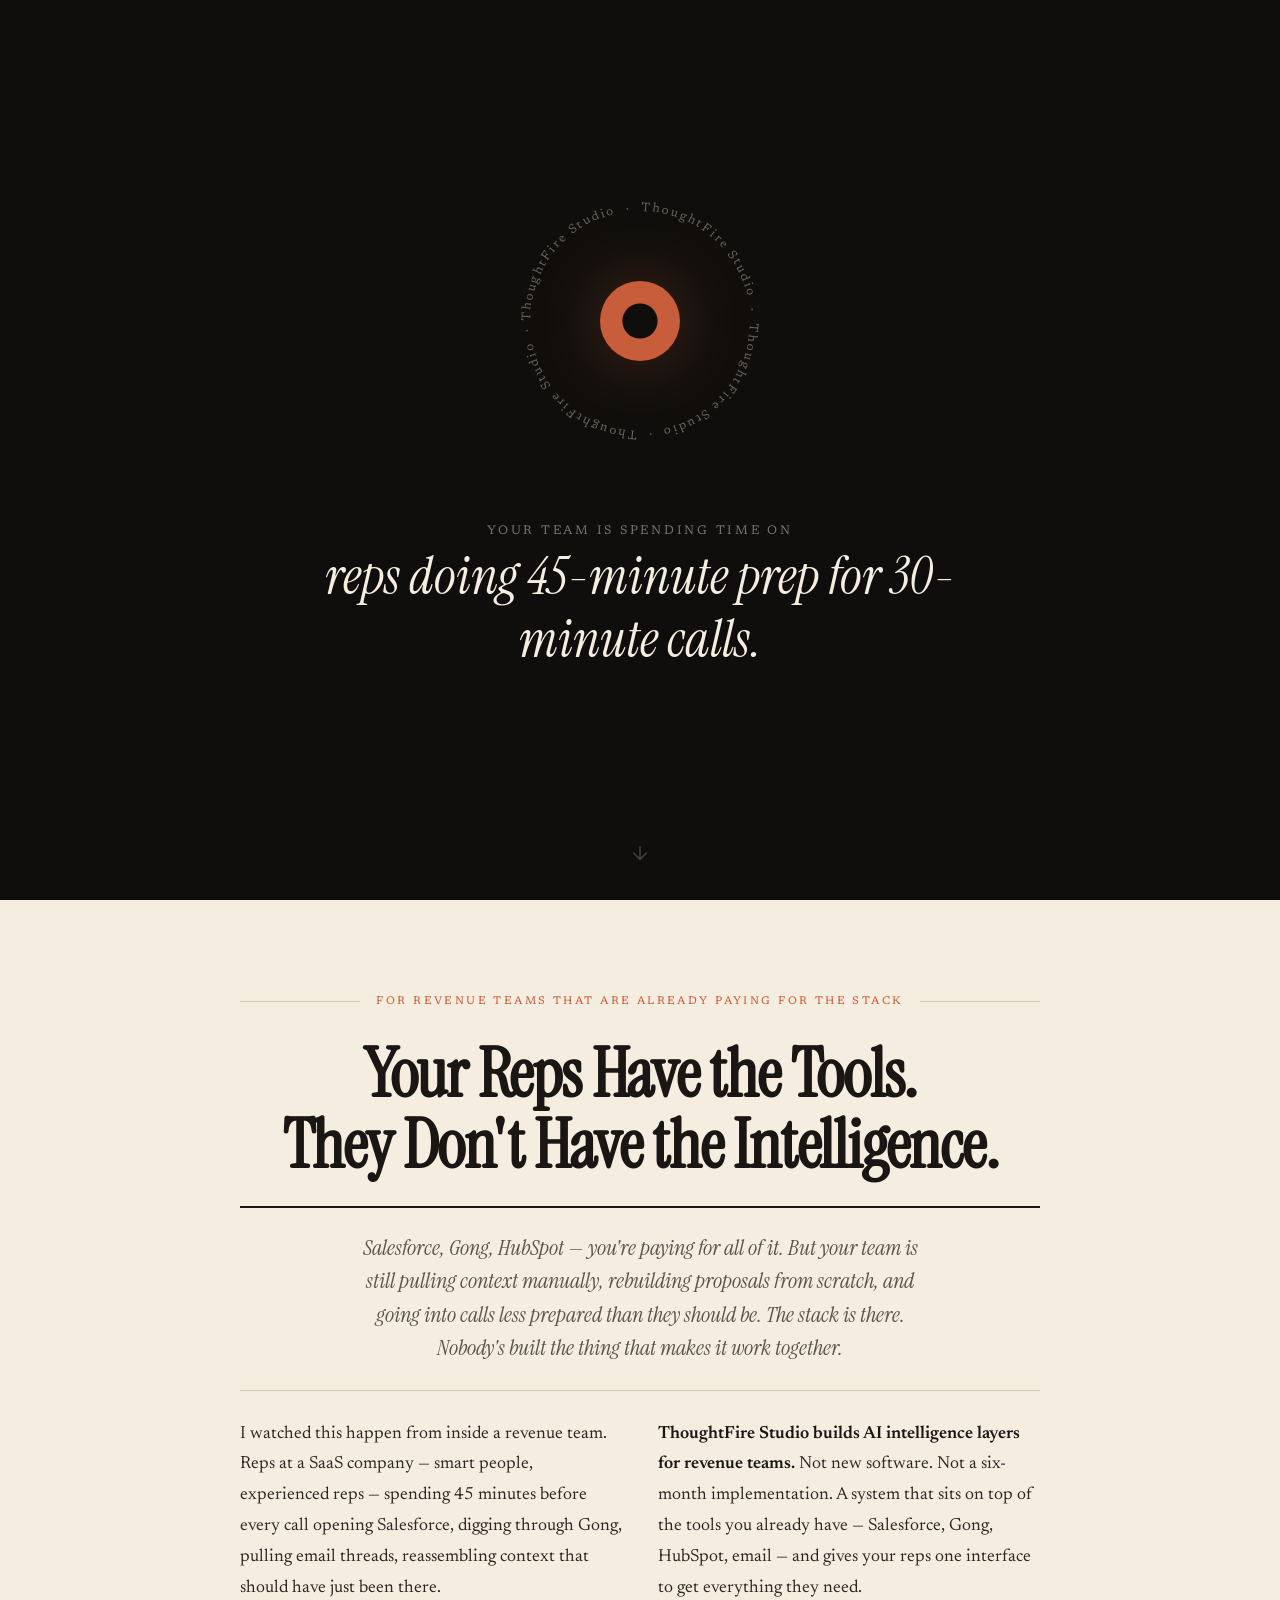
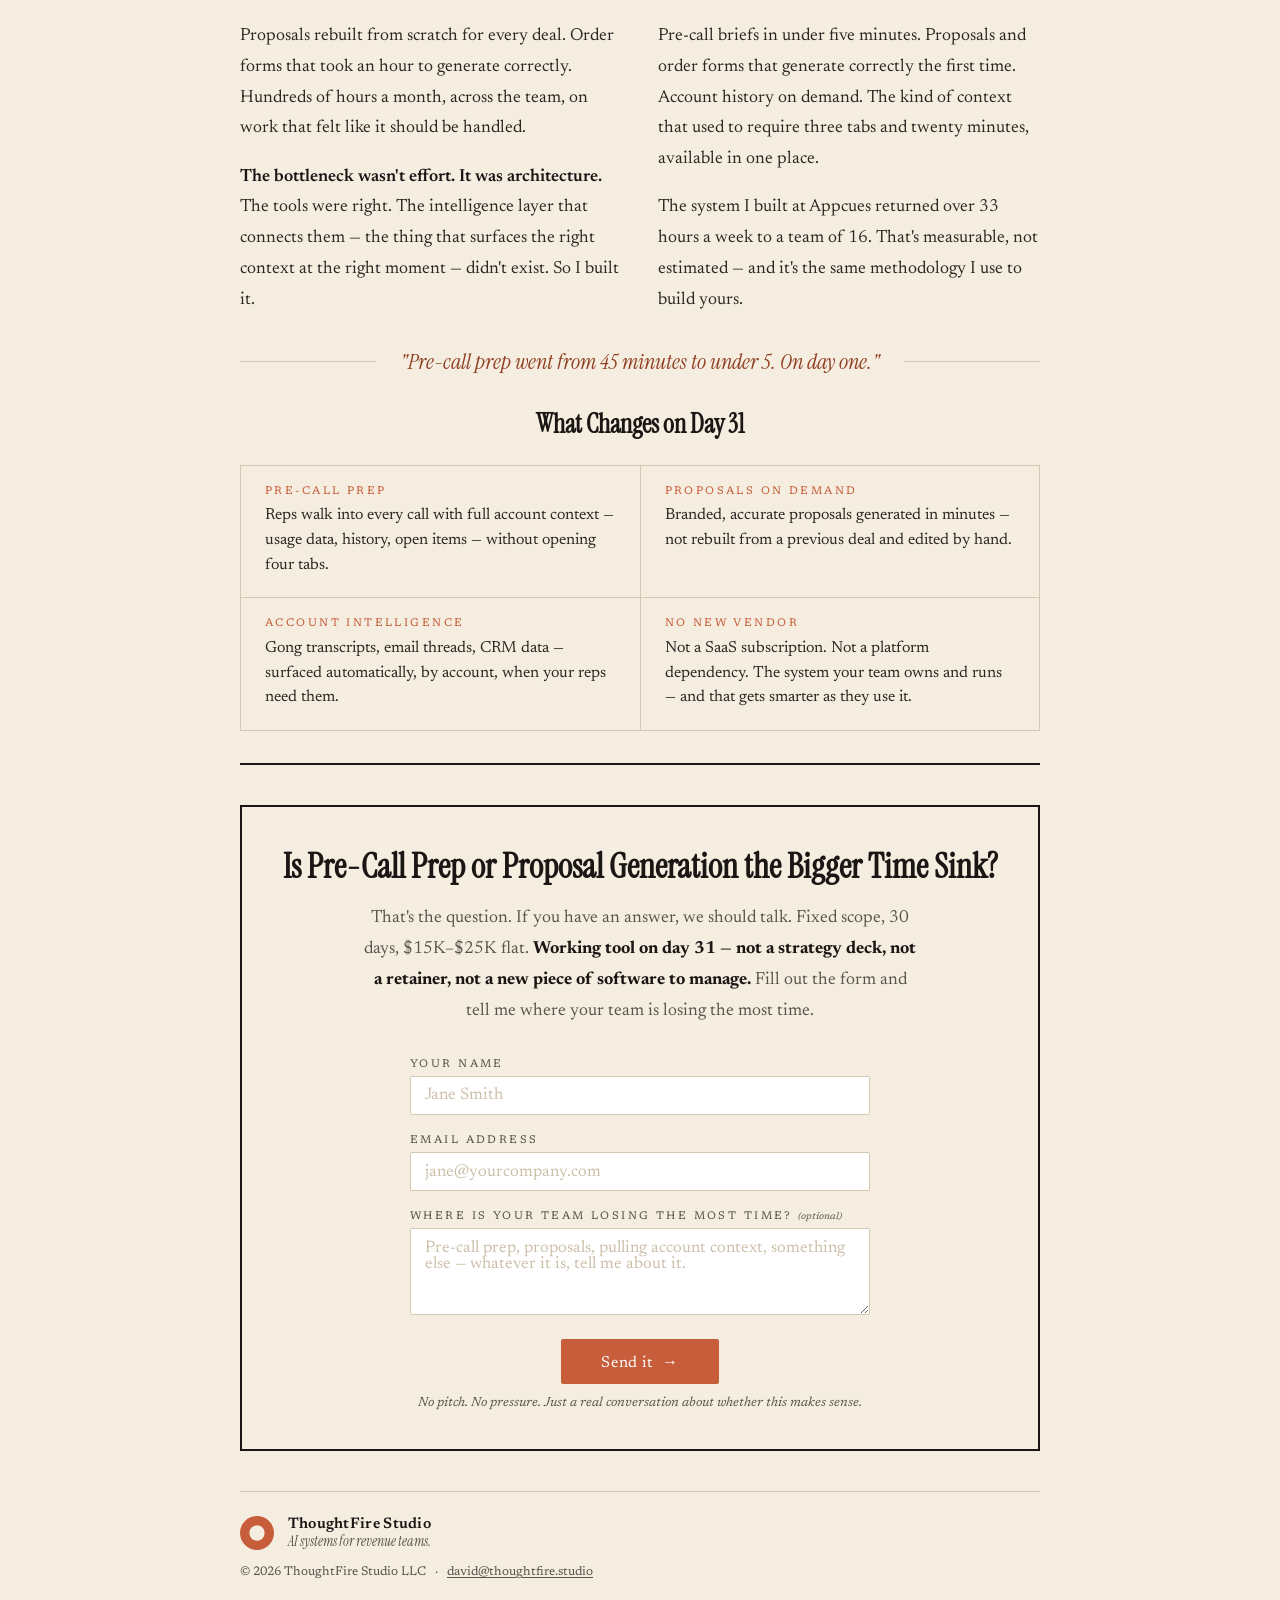
==== commit d4705c42: "Fix hero phrases — describe the problem, not the gap Replaced 'the stack not the intelligence' frami" ====
--- a/index.html
+++ b/index.html
@@ -35,9 +35,9 @@
 
     <!-- Animated phrase -->
     <div class="hero-tagline">
-      <span class="we-help">Your revenue team has</span>
+      <span class="we-help">Your team is spending time on</span>
       <div class="phrase-wrap" aria-live="polite" aria-atomic="true">
-        <span class="phrase" id="phrase">the stack. Not the intelligence.</span>
+        <span class="phrase" id="phrase">reps doing 45-minute prep for 30-minute calls.</span>
       </div>
     </div>
 
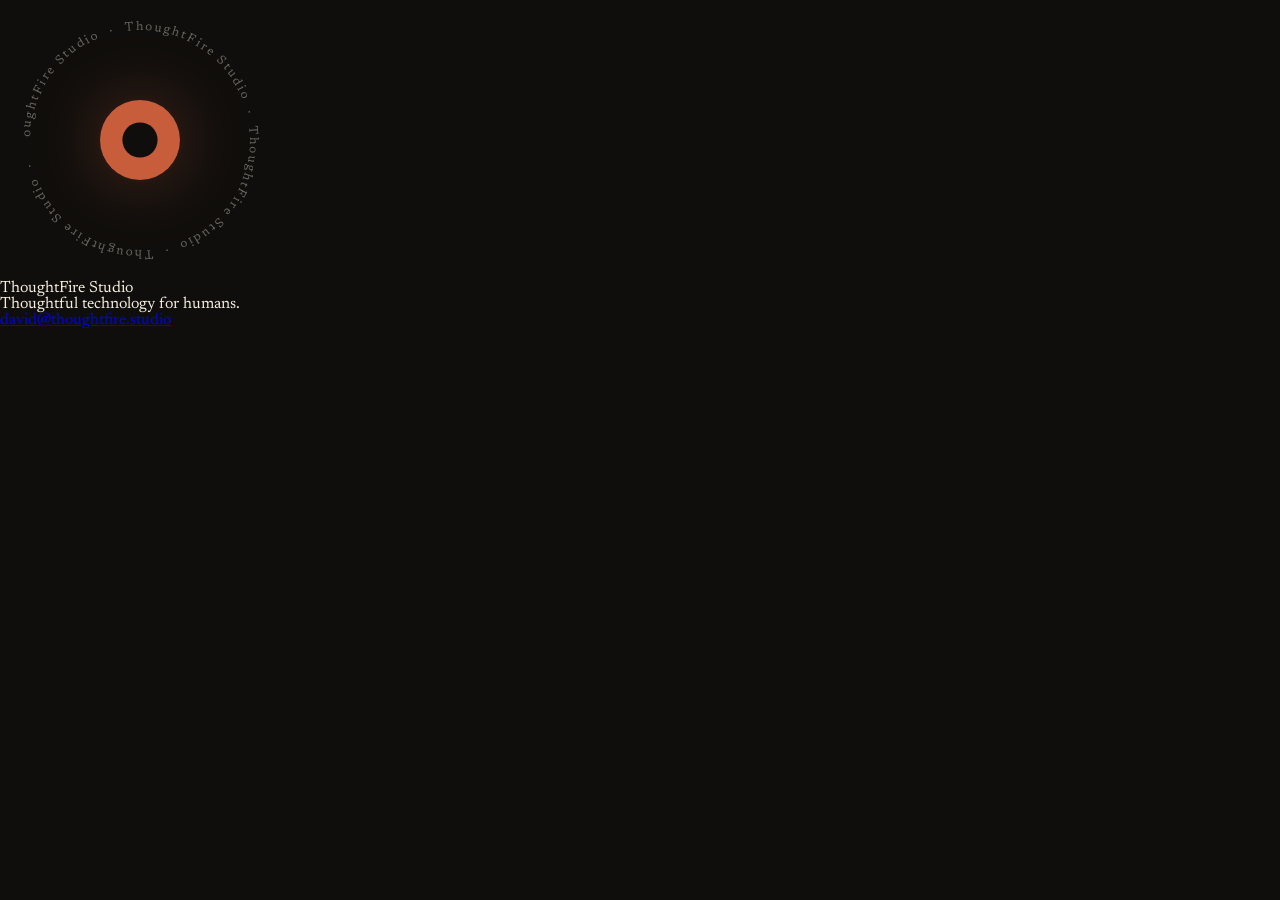
==== commit 0be44b2e: "Split thoughtfire.studio into holding page + Revenue OS offer - thoughtfire.studio: minimal holding " ====
--- a/index.html
+++ b/index.html
@@ -3,193 +3,52 @@
 <head>
   <meta charset="utf-8" />
   <meta name="viewport" content="width=device-width, initial-scale=1.0, viewport-fit=cover" />
-  <title>ThoughtFire Studio — AI systems for revenue teams that are drowning in tools.</title>
-  <meta name="description" content="I build AI intelligence layers for revenue teams at Series A–B startups. Pre-call briefs, proposal generation, account context on demand — built in 30 days. Working tool on day 31." />
+  <title>ThoughtFire Studio</title>
+  <meta name="description" content="Thoughtful technology for humans." />
   <link rel="stylesheet" href="tokens.css" />
   <link rel="stylesheet" href="style.css" />
 </head>
-<body>
+<body class="holding">
 
-<!-- ── HERO ──────────────────────────────────────────────────── -->
-<section class="hero" id="top">
-  <div class="hero-center">
+<main class="holding-wrap">
 
-    <!-- Glyph + orbiting text -->
-    <div class="orbit-wrap" aria-label="ThoughtFire Studio">
-      <svg class="glyph" viewBox="0 0 100 100" aria-hidden="true">
-        <circle cx="50" cy="50" r="50" fill="var(--tf-ember)" />
-        <circle cx="50" cy="50" r="22" fill="var(--hero-bg)" />
-      </svg>
-      <svg class="orbit-svg" viewBox="0 0 300 300" aria-hidden="true">
-        <defs>
-          <path id="orbit-path"
-            d="M150,150 m-118,0 a118,118 0 1,1 236,0 a118,118 0 1,1 -236,0"/>
-        </defs>
-        <text class="orbit-text">
-          <textPath href="#orbit-path" startOffset="0%" textLength="741">
-            ThoughtFire Studio &nbsp;·&nbsp; ThoughtFire Studio &nbsp;·&nbsp; ThoughtFire Studio &nbsp;·&nbsp; ThoughtFire Studio &nbsp;·&nbsp;
-          </textPath>
-        </text>
-      </svg>
-    </div>
-
-    <!-- Animated phrase -->
-    <div class="hero-tagline">
-      <span class="we-help">Your team is spending time on</span>
-      <div class="phrase-wrap" aria-live="polite" aria-atomic="true">
-        <span class="phrase" id="phrase">reps doing 45-minute prep for 30-minute calls.</span>
-      </div>
-    </div>
-
+  <div class="orbit-wrap" aria-label="ThoughtFire Studio">
+    <svg class="glyph" viewBox="0 0 100 100" aria-hidden="true">
+      <circle cx="50" cy="50" r="50" fill="var(--tf-ember)" />
+      <circle cx="50" cy="50" r="22" fill="var(--hero-bg)" />
+    </svg>
+    <svg class="orbit-svg" viewBox="0 0 300 300" aria-hidden="true">
+      <defs>
+        <path id="orbit-path"
+          d="M150,150 m-118,0 a118,118 0 1,1 236,0 a118,118 0 1,1 -236,0"/>
+      </defs>
+      <text class="orbit-text">
+        <textPath href="#orbit-path" startOffset="0%" textLength="741">
+          ThoughtFire Studio &nbsp;·&nbsp; ThoughtFire Studio &nbsp;·&nbsp; ThoughtFire Studio &nbsp;·&nbsp; ThoughtFire Studio &nbsp;·&nbsp;
+        </textPath>
+      </text>
+    </svg>
   </div>
 
-  <a href="#ad" class="scroll-cue" aria-label="Read more">
-    <svg viewBox="0 0 24 24" fill="none" stroke="currentColor" stroke-width="1.5" aria-hidden="true">
-      <path stroke-linecap="round" stroke-linejoin="round" d="M12 5v14M5 12l7 7 7-7"/>
-    </svg>
-  </a>
-</section>
+  <div class="holding-text">
+    <p class="holding-name">ThoughtFire Studio</p>
+    <p class="holding-tagline">Thoughtful technology for humans.</p>
+    <a class="holding-email" href="mailto:david@thoughtfire.studio">david@thoughtfire.studio</a>
+  </div>
 
+</main>
 
-<!-- ── NEWSPAPER AD ───────────────────────────────────────────── -->
-<section class="ad" id="ad">
-  <div class="ad-inner">
-
-    <!-- Masthead -->
-    <div class="ad-masthead">
-      <div class="ad-rule-line"></div>
-      <span class="ad-kicker">For revenue teams that are already paying for the stack</span>
-      <div class="ad-rule-line"></div>
-    </div>
-
-    <h1 class="ad-headline">
-      Your Reps Have the Tools.<br>
-      They Don't Have the&nbsp;Intelligence.
-    </h1>
-
-    <div class="ad-rule-heavy"></div>
-
-    <p class="ad-deck">
-      Salesforce, Gong, HubSpot — you're paying for all of it. But your team is still pulling context manually,
-      rebuilding proposals from scratch, and going into calls less prepared than they should be.
-      The stack is there. Nobody's built the thing that makes it work together.
-    </p>
-
-    <div class="ad-rule-thin"></div>
-
-    <!-- Body copy -->
-    <div class="ad-body">
-      <div class="ad-col">
-        <p>I watched this happen from inside a revenue team. Reps at a SaaS company — smart people, experienced reps — spending 45 minutes before every call opening Salesforce, digging through Gong, pulling email threads, reassembling context that should have just been there.</p>
-        <p>Proposals rebuilt from scratch for every deal. Order forms that took an hour to generate correctly. Hundreds of hours a month, across the team, on work that felt like it should be handled.</p>
-        <p><strong>The bottleneck wasn't effort. It was architecture.</strong> The tools were right. The intelligence layer that connects them — the thing that surfaces the right context at the right moment — didn't exist. So I built it.</p>
-      </div>
-      <div class="ad-col">
-        <p><strong>ThoughtFire Studio builds AI intelligence layers for revenue teams.</strong> Not new software. Not a six-month implementation. A system that sits on top of the tools you already have — Salesforce, Gong, HubSpot, email — and gives your reps one interface to get everything they need.</p>
-        <p>Pre-call briefs in under five minutes. Proposals and order forms that generate correctly the first time. Account history on demand. The kind of context that used to require three tabs and twenty minutes, available in one place.</p>
-        <p>The system I built at Appcues returned over 33 hours a week to a team of 16. That's measurable, not estimated — and it's the same methodology I use to build yours.</p>
-      </div>
-    </div>
-
-    <!-- Pull quote -->
-    <div class="ad-pullquote">
-      <div class="ad-rule-line"></div>
-      <blockquote>
-        "Pre-call prep went from 45 minutes to under 5. On day one."
-      </blockquote>
-      <div class="ad-rule-line"></div>
-    </div>
-
-    <!-- What's at stake -->
-    <div class="ad-stakes">
-      <h2 class="ad-stakes-head">What Changes on Day 31</h2>
-      <div class="ad-stakes-grid">
-        <div class="stake">
-          <span class="stake-label">Pre-call prep</span>
-          <p>Reps walk into every call with full account context — usage data, history, open items — without opening four tabs.</p>
-        </div>
-        <div class="stake">
-          <span class="stake-label">Proposals on demand</span>
-          <p>Branded, accurate proposals generated in minutes — not rebuilt from a previous deal and edited by hand.</p>
-        </div>
-        <div class="stake">
-          <span class="stake-label">Account intelligence</span>
-          <p>Gong transcripts, email threads, CRM data — surfaced automatically, by account, when your reps need them.</p>
-        </div>
-        <div class="stake">
-          <span class="stake-label">No new vendor</span>
-          <p>Not a SaaS subscription. Not a platform dependency. The system your team owns and runs — and that gets smarter as they use it.</p>
-        </div>
-      </div>
-    </div>
-
-    <div class="ad-rule-heavy"></div>
-
-    <!-- CTA + Form -->
-    <div class="ad-offer">
-      <h2 class="ad-offer-head">
-        Is Pre-Call Prep or Proposal Generation the Bigger Time Sink?
-      </h2>
-      <p class="ad-offer-sub">
-        That's the question. If you have an answer, we should talk.
-        Fixed scope, 30 days, $15K–$25K flat. <strong>Working tool on day 31 — not a strategy deck, not a retainer, not a new piece of software to manage.</strong>
-        Fill out the form and tell me where your team is losing the most time.
-      </p>
-
-      <form class="contact-form" id="contact-form" novalidate>
-        <div class="field">
-          <label for="f-name">Your name</label>
-          <input type="text" id="f-name" name="name" placeholder="Jane Smith"
-                 required autocomplete="name" />
-        </div>
-        <div class="field">
-          <label for="f-email">Email address</label>
-          <input type="email" id="f-email" name="email" placeholder="jane@yourcompany.com"
-                 required autocomplete="email" />
-        </div>
-        <div class="field">
-          <label for="f-note">
-            Where is your team losing the most time?
-            <span class="field-optional">(optional)</span>
-          </label>
-          <textarea id="f-note" name="note" rows="4"
-                    placeholder="Pre-call prep, proposals, pulling account context, something else — whatever it is, tell me about it."></textarea>
-        </div>
-        <div class="field-submit">
-          <button type="submit" class="submit-btn" id="submit-btn">
-            Send it &nbsp;→
-          </button>
-          <p class="field-fine">No pitch. No pressure. Just a real conversation about whether this makes sense.</p>
-        </div>
-        <div class="form-success" id="form-success" hidden>
-          <strong>Got it — thank you.</strong> I'll be in touch within a day or two.
-        </div>
-      </form>
-    </div>
-
-    <!-- Footer -->
-    <footer class="ad-footer">
-      <div class="ad-rule-line"></div>
-      <div class="ad-footer-inner">
-        <svg class="footer-glyph" viewBox="0 0 40 40" aria-hidden="true">
-          <circle cx="20" cy="20" r="20" fill="var(--tf-ember)" />
-          <circle cx="20" cy="20" r="9" fill="var(--tf-cream)" />
-        </svg>
-        <div>
-          <div class="footer-name">ThoughtFire Studio</div>
-          <div class="footer-tag">AI systems for revenue teams.</div>
-        </div>
-      </div>
-      <div class="footer-copy">
-        &copy; <span id="yr"></span> ThoughtFire Studio LLC
-        &ensp;·&ensp;
-        <a href="mailto:david@thoughtfire.studio">david@thoughtfire.studio</a>
-      </div>
-    </footer>
-
-  </div>
-</section>
-
-<script src="app.js" defer></script>
+<script>
+  // Slow orbit animation
+  const orbitText = document.querySelector('.orbit-text');
+  if (orbitText) {
+    let offset = 0;
+    (function tick() {
+      offset -= 0.04;
+      orbitText.querySelector('textPath').setAttribute('startOffset', offset + '%');
+      requestAnimationFrame(tick);
+    })();
+  }
+</script>
 </body>
 </html>
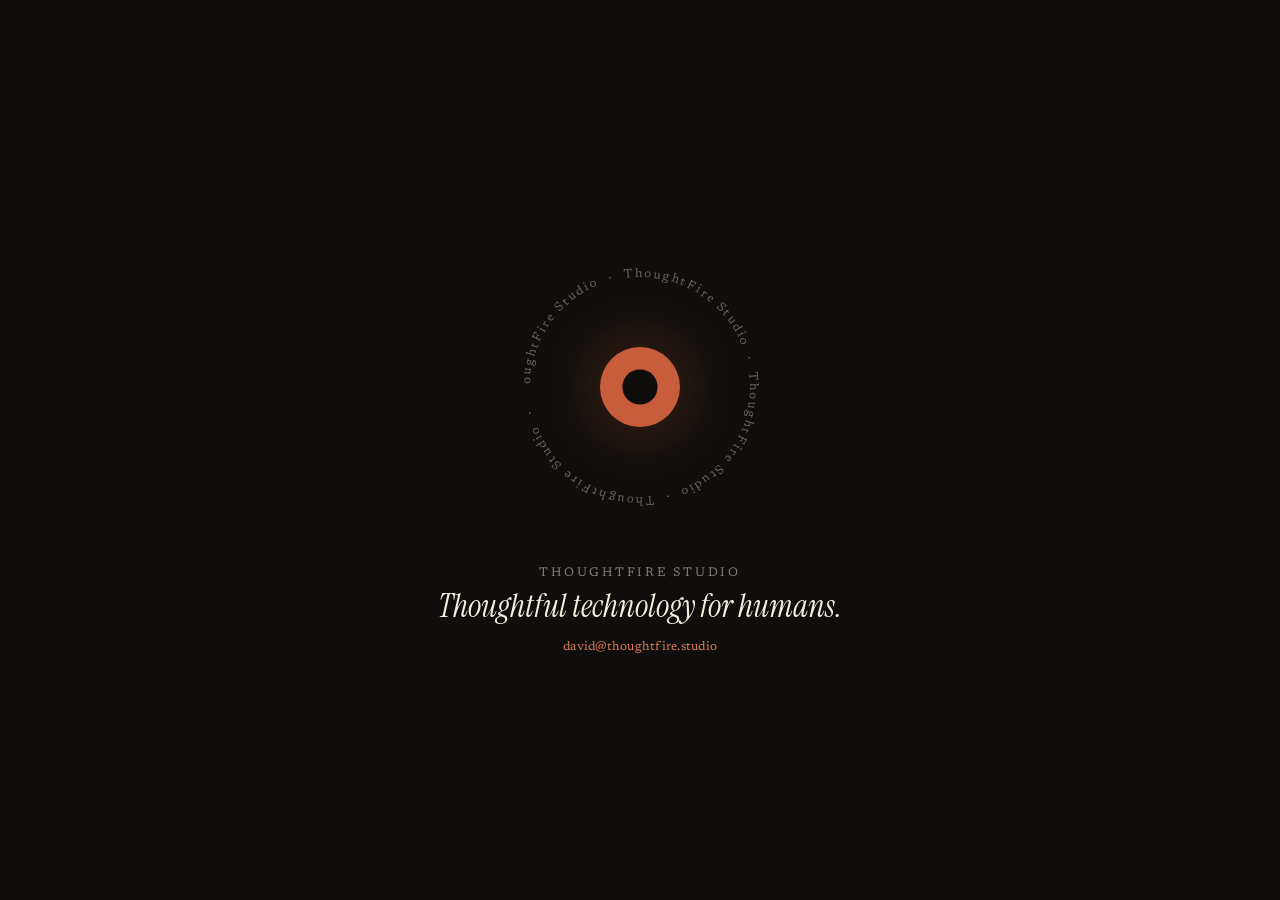
==== commit a75f4b83: "Add subtle pulse animation to logo mark Both inner and outer circles animate independently via CSS k" ====
--- a/index.html
+++ b/index.html
@@ -14,8 +14,8 @@
 
   <div class="orbit-wrap" aria-label="ThoughtFire Studio">
     <svg class="glyph" viewBox="0 0 100 100" aria-hidden="true">
-      <circle cx="50" cy="50" r="50" fill="var(--tf-ember)" />
-      <circle cx="50" cy="50" r="22" fill="var(--hero-bg)" />
+      <circle class="pulse-outer" cx="50" cy="50" r="50" fill="var(--tf-ember)" />
+      <circle class="pulse-inner" cx="50" cy="50" r="22" fill="var(--hero-bg)" />
     </svg>
     <svg class="orbit-svg" viewBox="0 0 300 300" aria-hidden="true">
       <defs>
--- a/tokens.css
+++ b/tokens.css
@@ -116,6 +116,11 @@
   --dur-base:      220ms;
   --dur-slow:      340ms;
 
+  /* Logo pulse — tune these three */
+  --pulse-outer-scale: 1.045; /* how much the outer circle grows at peak */
+  --pulse-inner-scale: 1.09;  /* inner grows more → ring breathes thinner */
+  --pulse-duration:    3.2s;  /* one full inhale + exhale */
+
 
   /* ─── LAYOUT ─────────────────────────────────────────────── */
 
--- a/style.css
+++ b/style.css
@@ -56,6 +56,26 @@
   height: 80px;
   z-index: 2;
   filter: drop-shadow(0 0 32px rgba(199, 93, 58, 0.35));
+}
+
+@keyframes tf-pulse-outer {
+  0%, 100% { transform: scale(1); }
+  50%       { transform: scale(var(--pulse-outer-scale)); }
+}
+@keyframes tf-pulse-inner {
+  0%, 100% { transform: scale(1); }
+  50%       { transform: scale(var(--pulse-inner-scale)); }
+}
+
+.glyph .pulse-outer {
+  transform-box: fill-box;
+  transform-origin: center;
+  animation: tf-pulse-outer var(--pulse-duration) ease-in-out infinite;
+}
+.glyph .pulse-inner {
+  transform-box: fill-box;
+  transform-origin: center;
+  animation: tf-pulse-inner var(--pulse-duration) ease-in-out infinite;
 }
 
 .orbit-svg {
@@ -478,3 +498,163 @@
   text-underline-offset: 2px;
 }
 .footer-copy a:hover { color: var(--tf-ember); }
+
+/* ═══════════════════════════════════════════════════════════════
+   ARCHITECTURE DIAGRAM
+═══════════════════════════════════════════════════════════════ */
+
+.arch-diagram {
+  display: grid;
+  grid-template-columns: 1fr auto 1fr;
+  align-items: center;
+  gap: 1rem 0;
+  margin: 2.5rem 0;
+  padding: 2rem 1.25rem;
+  background: var(--tf-cream-2);
+  border: 1px solid var(--tf-rule);
+}
+
+.arch-col-label {
+  font-family: var(--font-body);
+  font-size: var(--text-xs);
+  letter-spacing: var(--tracking-caps);
+  text-transform: uppercase;
+  color: var(--tf-slate);
+  margin-bottom: 0.75rem;
+}
+
+.arch-items {
+  display: flex;
+  flex-direction: column;
+  gap: 0.4rem;
+}
+
+.arch-item {
+  font-family: var(--font-body);
+  font-size: 0.9rem;
+  color: var(--tf-ink-soft);
+  background: var(--tf-cream);
+  border: 1px solid var(--tf-rule);
+  padding: 0.3rem 0.7rem;
+  border-radius: 2px;
+  display: block;
+}
+
+.arch-tools .arch-col-label { text-align: right; }
+.arch-tools .arch-item      { text-align: right; }
+
+.arch-item-out { border-left: 2px solid var(--tf-ember); }
+
+/* — Center column — */
+.arch-center {
+  display: flex;
+  flex-direction: column;
+  align-items: center;
+  gap: 0.5rem;
+  padding: 0 1rem;
+}
+
+.arch-arrow {
+  font-size: 1.25rem;
+  color: var(--tf-ember);
+  line-height: 1;
+}
+
+.arch-interface {
+  background: var(--tf-ink);
+  border-radius: 2px;
+  padding: 0.75rem 1.25rem;
+  text-align: center;
+  white-space: nowrap;
+}
+
+.arch-interface-label {
+  font-family: var(--font-body);
+  font-size: var(--text-xs);
+  letter-spacing: var(--tracking-caps);
+  text-transform: uppercase;
+  color: var(--tf-cream);
+  opacity: 0.6;
+}
+
+.arch-interface-sub {
+  font-family: var(--font-display);
+  font-style: italic;
+  font-size: 1rem;
+  color: var(--tf-ember-soft);
+  margin-top: 0.2rem;
+}
+
+@media (max-width: 640px) {
+  .arch-diagram {
+    grid-template-columns: 1fr;
+    gap: 1.25rem;
+  }
+
+  .arch-tools .arch-col-label,
+  .arch-tools .arch-item { text-align: left; }
+
+  .arch-center { flex-direction: row; justify-content: center; }
+  .arch-arrow-left  { transform: rotate(90deg); }
+  .arch-arrow-right { transform: rotate(90deg); }
+
+  .arch-interface { white-space: normal; }
+}
+
+/* ═══════════════════════════════════════════════════════════════
+   HOLDING PAGE
+═══════════════════════════════════════════════════════════════ */
+
+body.holding {
+  background: var(--hero-bg);
+  color: var(--hero-text);
+  min-height: 100svh;
+  display: flex;
+  align-items: center;
+  justify-content: center;
+}
+
+.holding-wrap {
+  display: flex;
+  flex-direction: column;
+  align-items: center;
+  gap: 2.5rem;
+  padding: 3rem 1.5rem;
+  text-align: center;
+}
+
+.holding-text {
+  display: flex;
+  flex-direction: column;
+  align-items: center;
+  gap: 0.5rem;
+}
+
+.holding-name {
+  font-family: var(--font-body);
+  font-size: var(--text-sm);
+  letter-spacing: var(--tracking-caps);
+  text-transform: uppercase;
+  color: var(--hero-text);
+  opacity: 0.5;
+}
+
+.holding-tagline {
+  font-family: var(--font-display);
+  font-style: italic;
+  font-size: clamp(1.4rem, 3.5vw, 2rem);
+  color: var(--hero-text);
+  line-height: var(--leading-snug);
+}
+
+.holding-email {
+  font-family: var(--font-body);
+  font-size: var(--text-sm);
+  color: var(--tf-ember-soft);
+  text-decoration: none;
+  letter-spacing: 0.02em;
+  margin-top: 0.5rem;
+  transition: color var(--dur-base);
+}
+
+.holding-email:hover { color: var(--hero-text); }
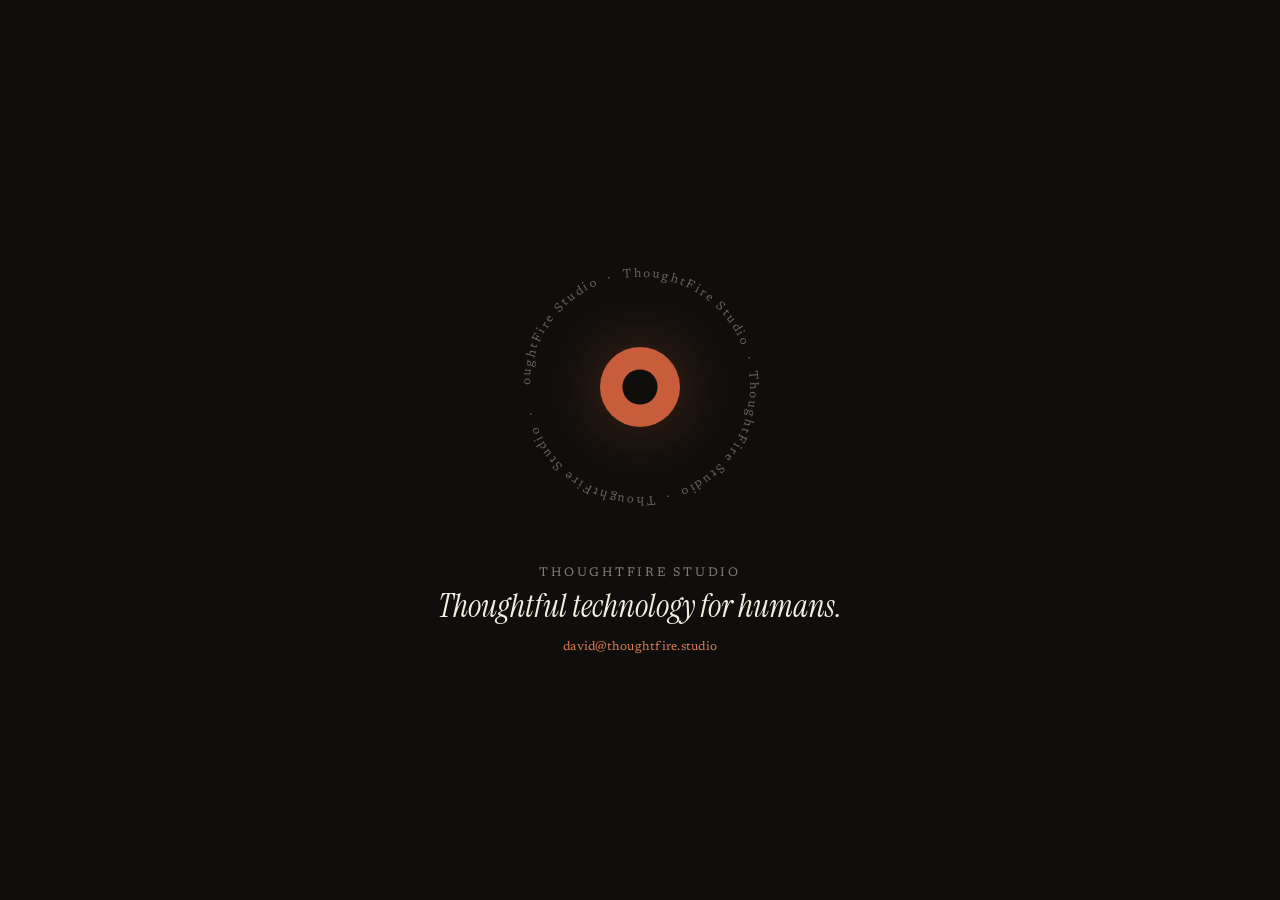
==== commit cf339061: "Add cache-busting version strings to CSS links Co-Authored-By: Claude Sonnet 4.6 <noreply@anthropic." ====
--- a/index.html
+++ b/index.html
@@ -5,8 +5,8 @@
   <meta name="viewport" content="width=device-width, initial-scale=1.0, viewport-fit=cover" />
   <title>ThoughtFire Studio</title>
   <meta name="description" content="Thoughtful technology for humans." />
-  <link rel="stylesheet" href="tokens.css" />
-  <link rel="stylesheet" href="style.css" />
+  <link rel="stylesheet" href="tokens.css?v=2" />
+  <link rel="stylesheet" href="style.css?v=2" />
 </head>
 <body class="holding">
 
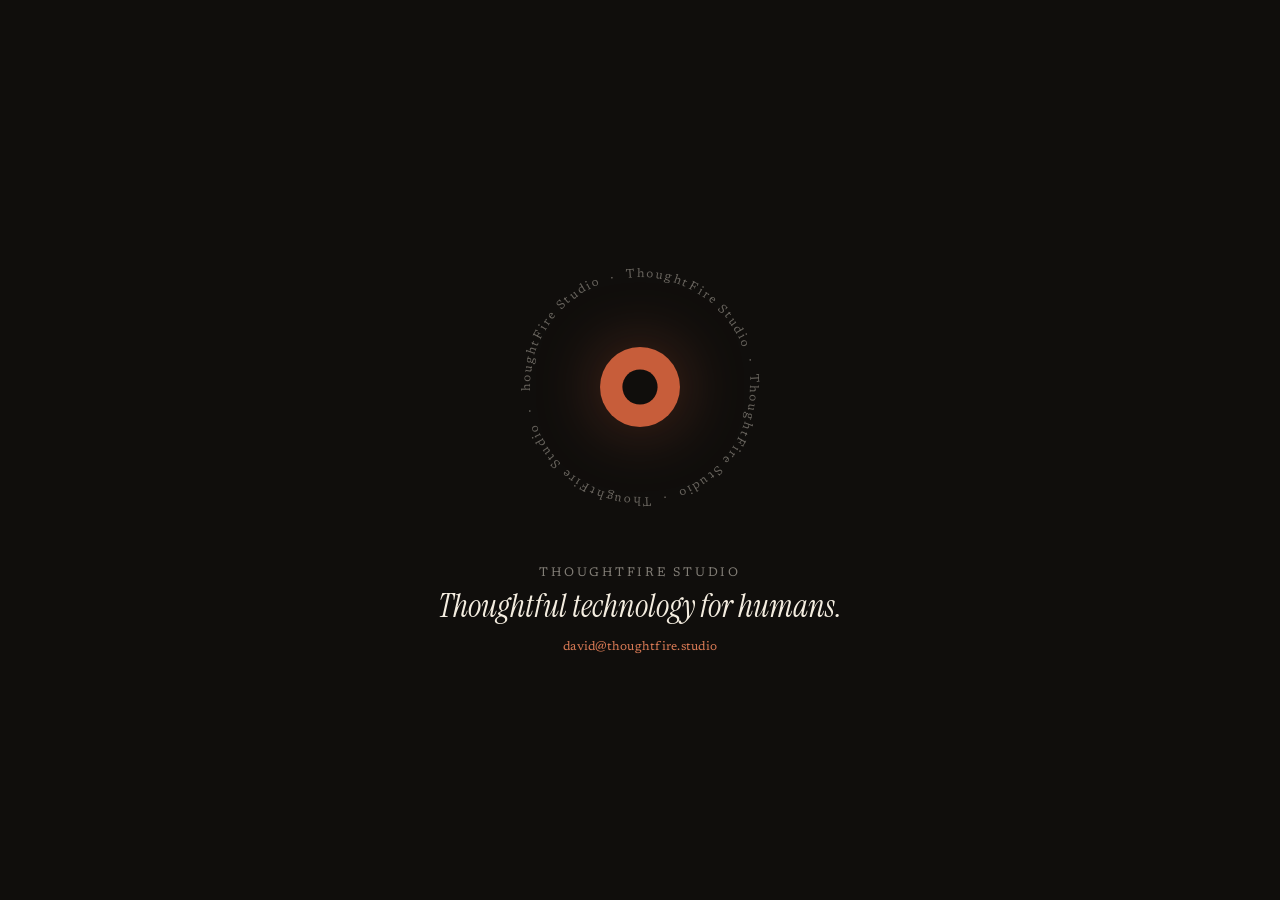
==== commit e85af5fa: "Fix logo pulse clipping — set overflow=visible on glyph SVG Co-Authored-By: Claude Sonnet 4.6 <norep" ====
--- a/index.html
+++ b/index.html
@@ -13,7 +13,7 @@
 <main class="holding-wrap">
 
   <div class="orbit-wrap" aria-label="ThoughtFire Studio">
-    <svg class="glyph" viewBox="0 0 100 100" aria-hidden="true">
+    <svg class="glyph" viewBox="0 0 100 100" overflow="visible" aria-hidden="true">
       <circle class="pulse-outer" cx="50" cy="50" r="50" fill="var(--tf-ember)" />
       <circle class="pulse-inner" cx="50" cy="50" r="22" fill="var(--hero-bg)" />
     </svg>
